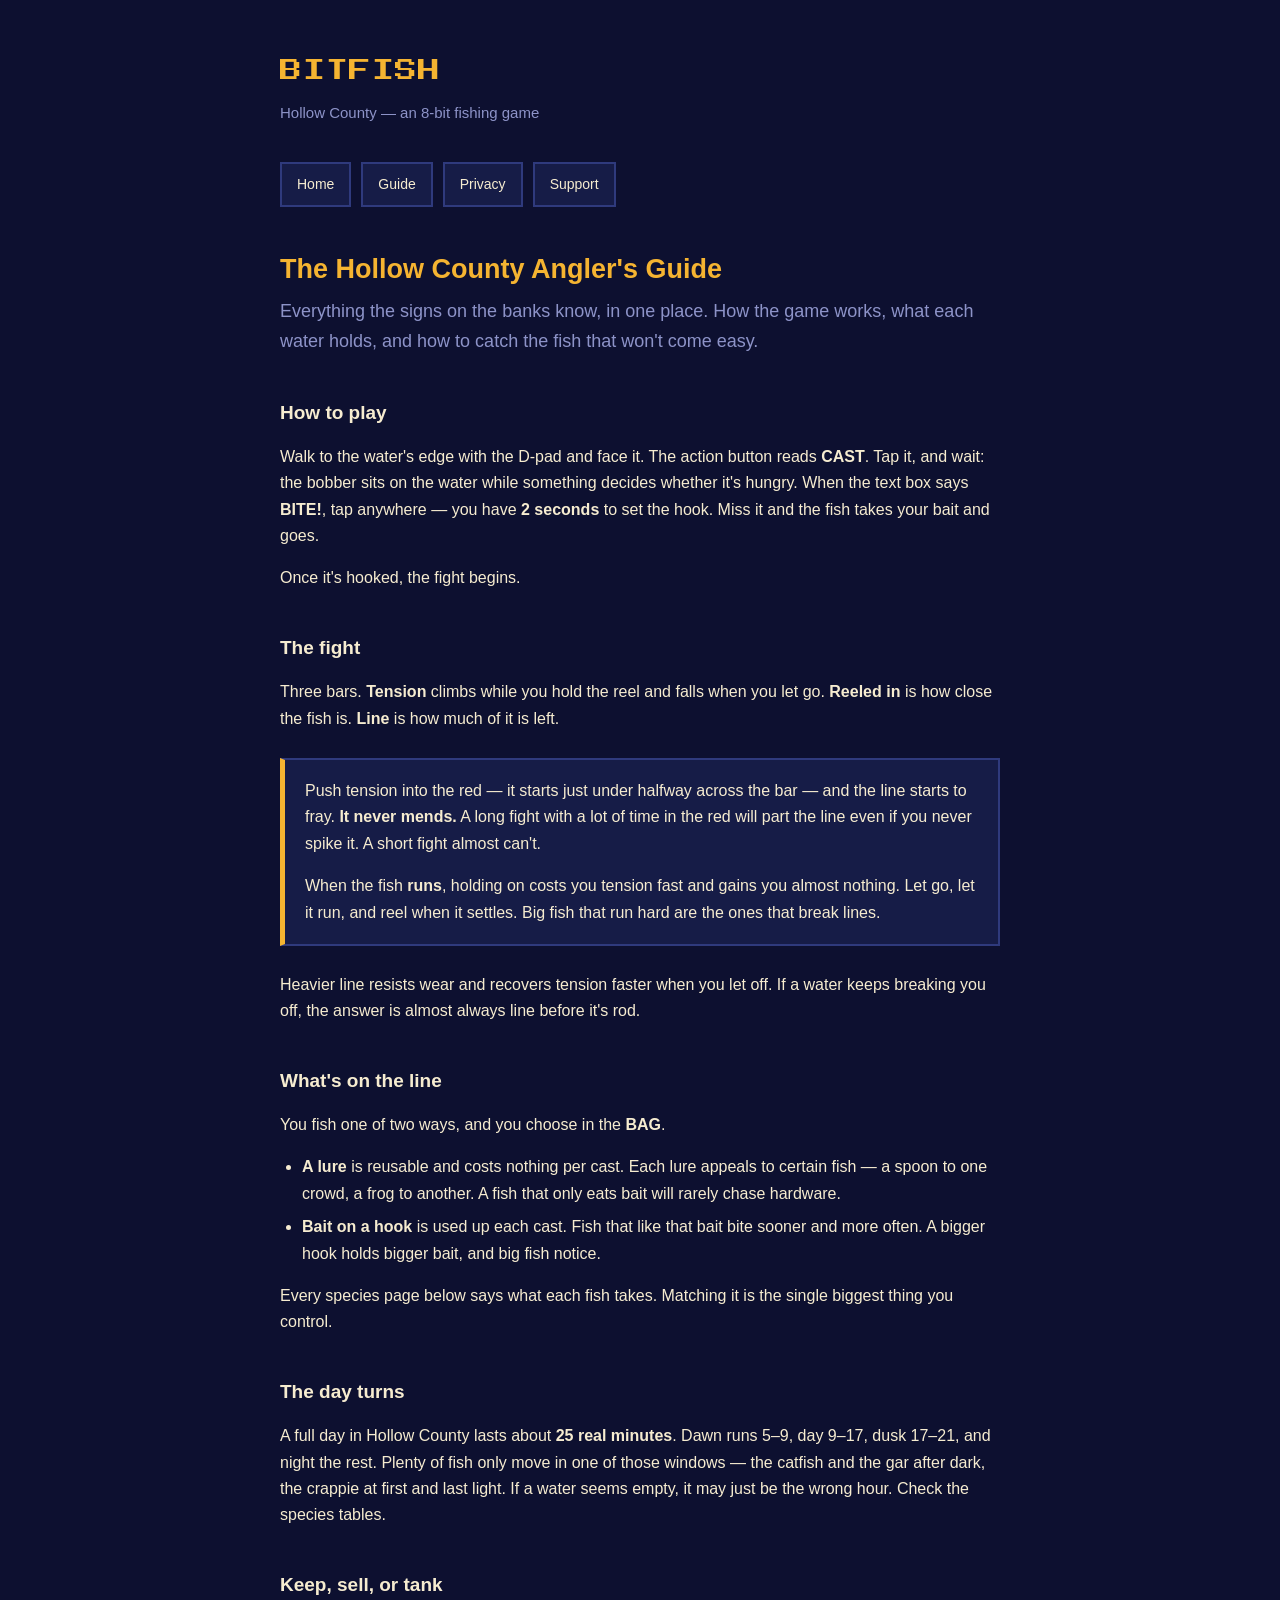
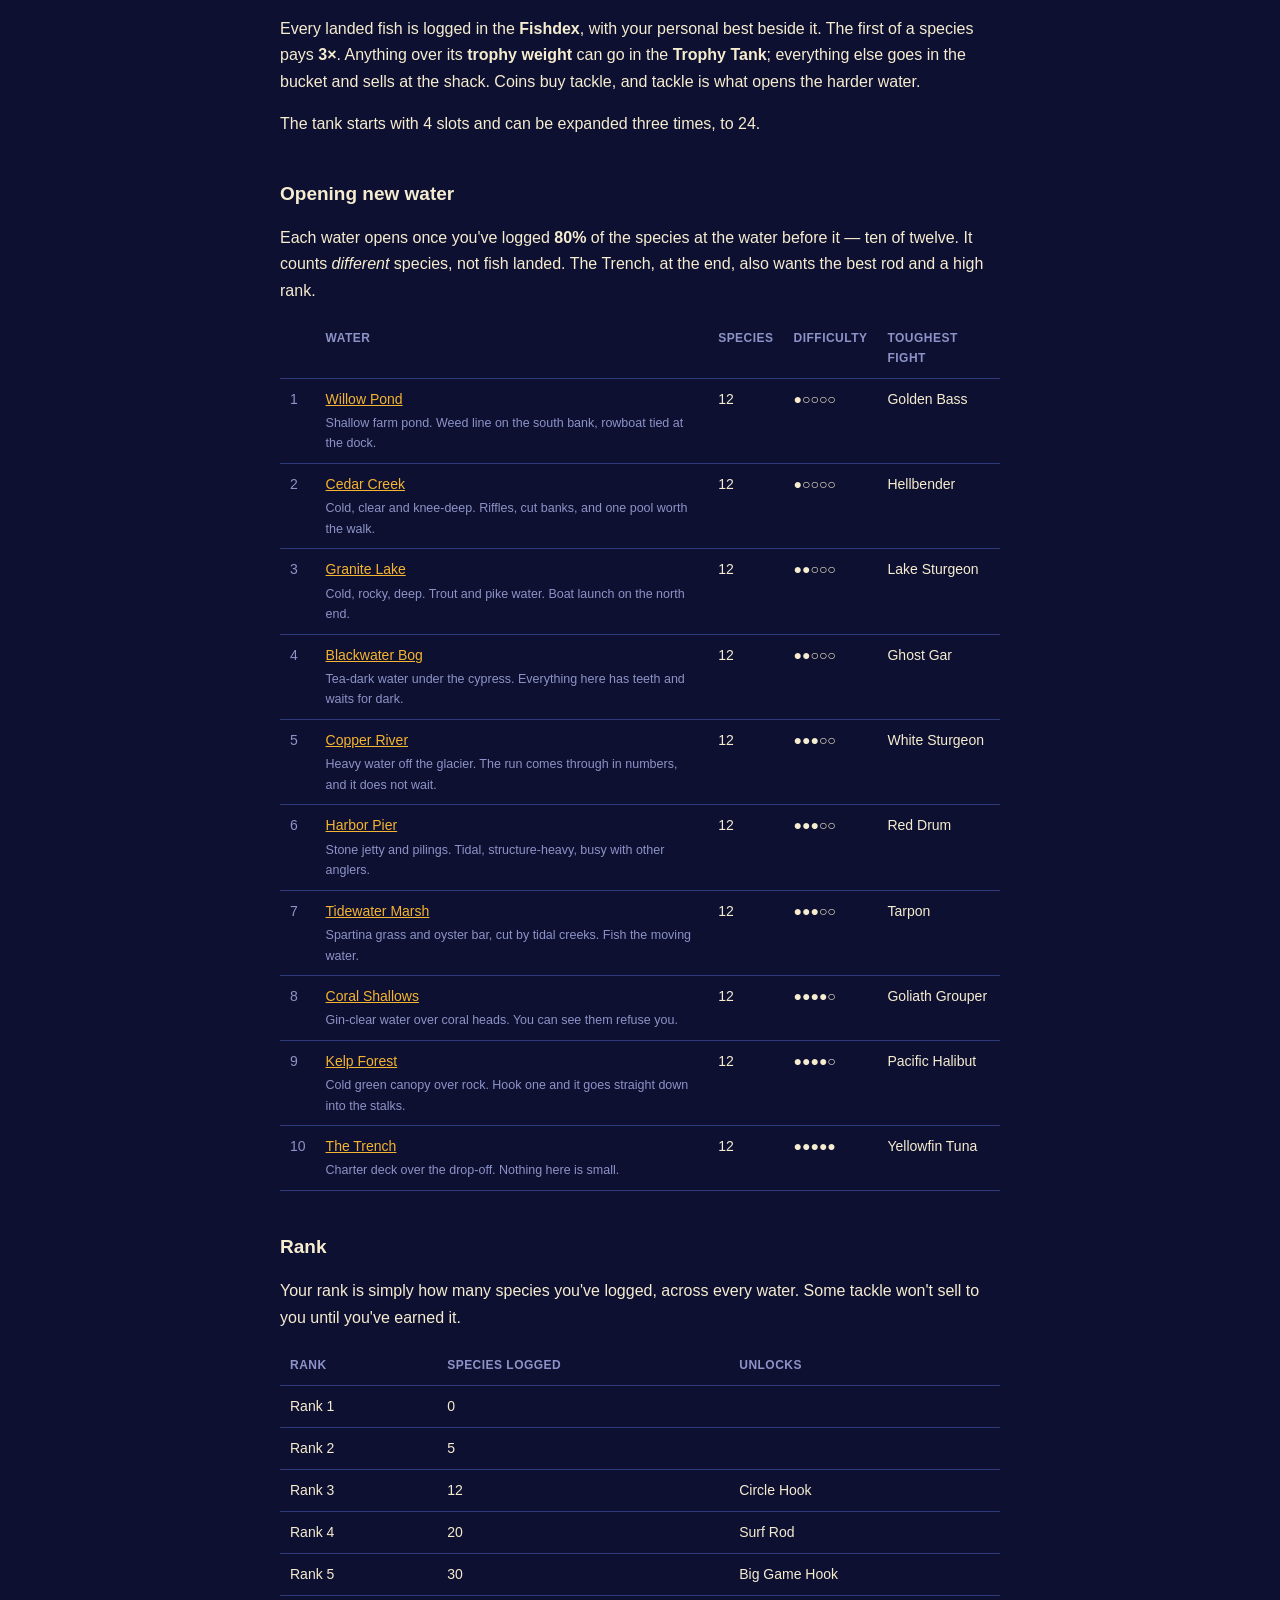
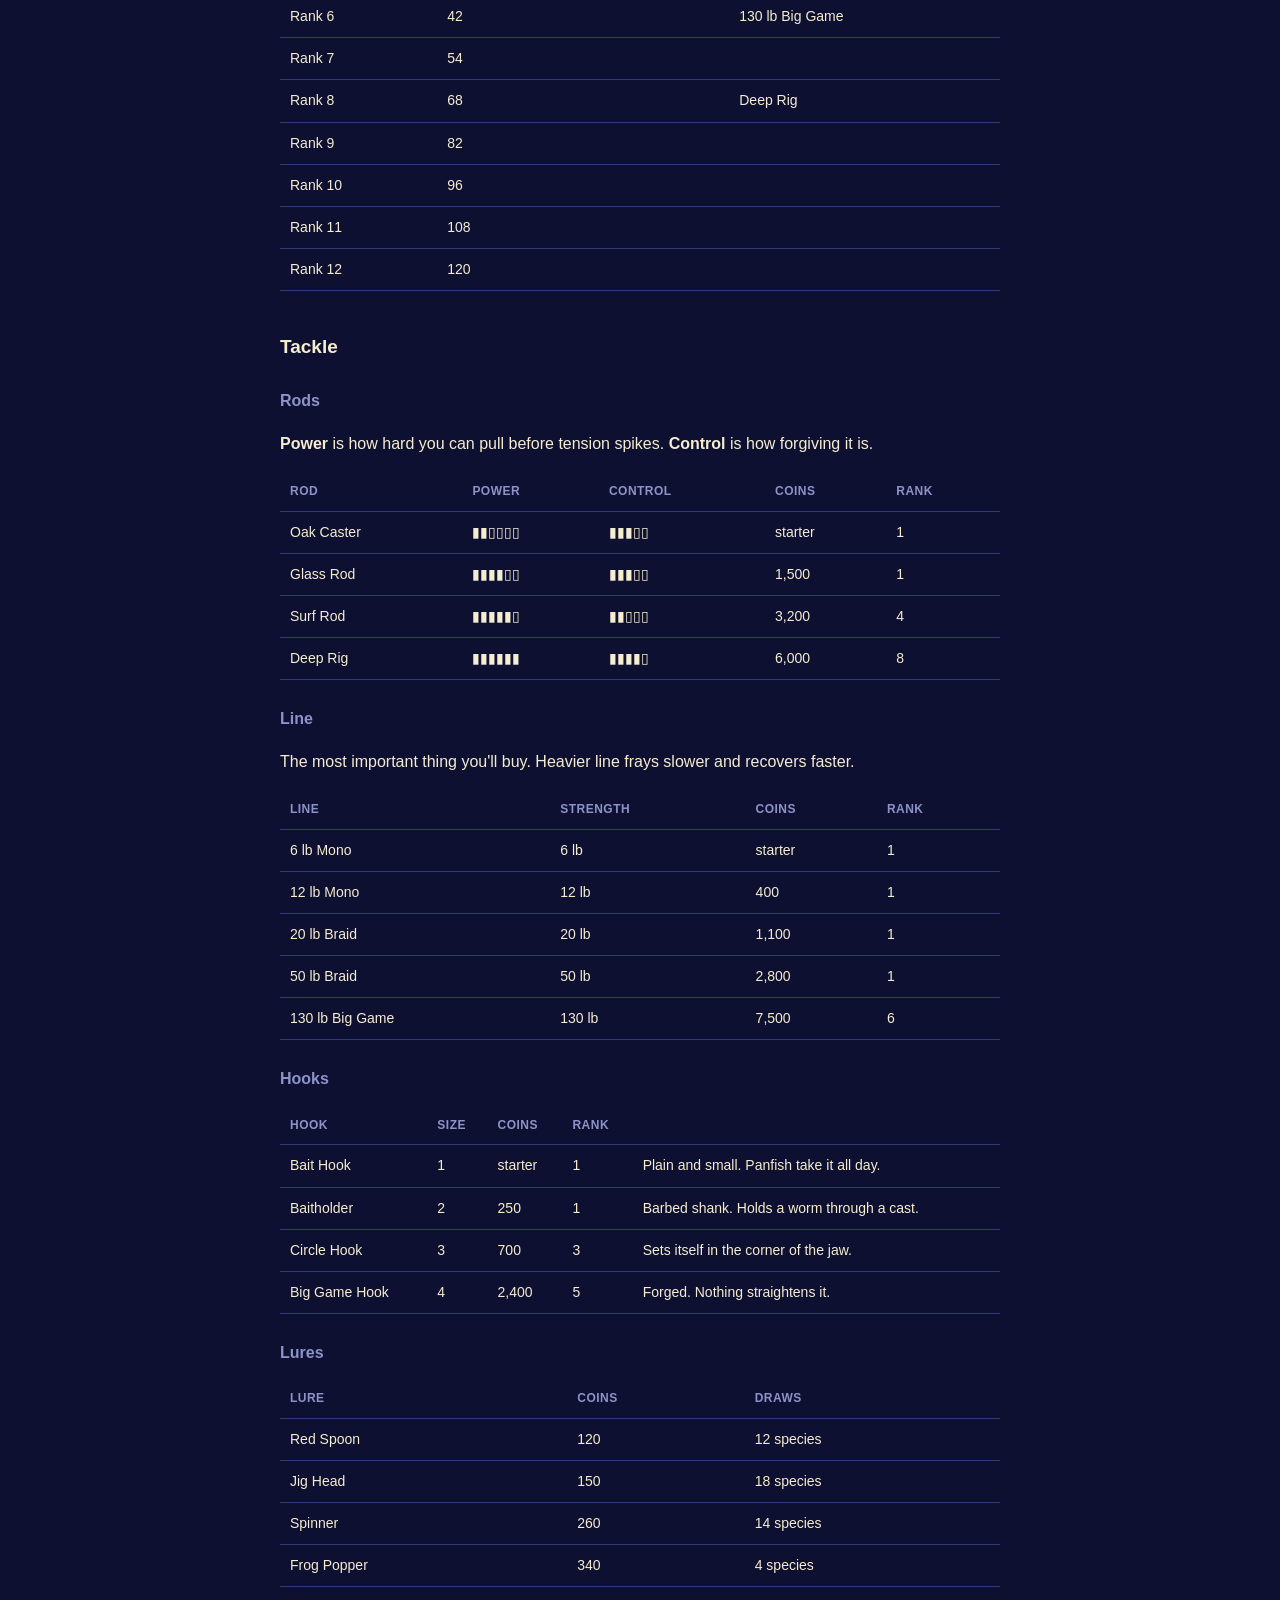
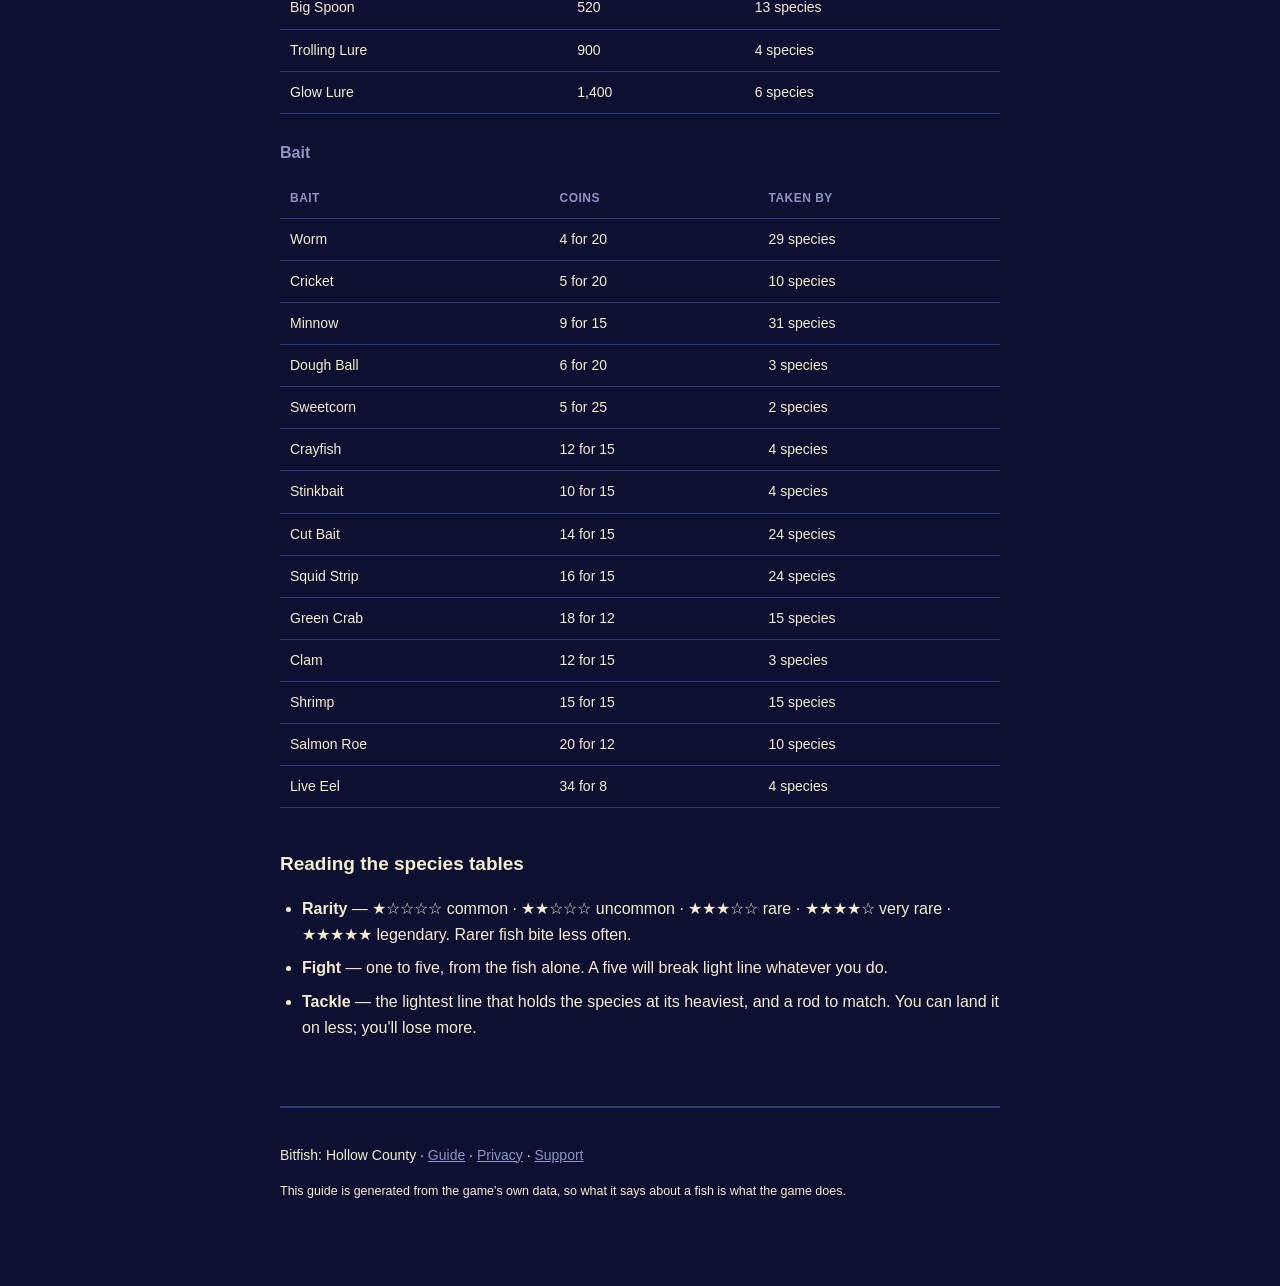
==== guide/index.html @ 22c67246 "Add the Angler's Guide Eleven pages generated from the game's data: a booklet on how to play, the fi" ====
<!doctype html>
<html lang="en">
<head>
<meta charset="utf-8">
<meta name="viewport" content="width=device-width, initial-scale=1">
<title>Angler's Guide — Bitfish: Hollow County</title>
<meta name="description" content="How Bitfish works, every water, and how to catch the fish that will not come easy.">
<link rel="preconnect" href="https://fonts.googleapis.com">
<link rel="preconnect" href="https://fonts.gstatic.com" crossorigin>
<link href="https://fonts.googleapis.com/css2?family=Press+Start+2P&display=swap" rel="stylesheet">
<link rel="stylesheet" href="../assets/style.css">
</head>
<body>
<div class="wrap">
<header>
  <p class="brand">BITFISH</p>
  <p class="tag">Hollow County &mdash; an 8-bit fishing game</p>
</header>
<nav>
  <a href="../">Home</a>
  <a href="../guide/">Guide</a>
  <a href="../privacy/">Privacy</a>
  <a href="../support/">Support</a>
</nav>

<h1>The Hollow County Angler's Guide</h1>
<p class="lede">Everything the signs on the banks know, in one place. How the game works, what each water holds, and how to catch the fish that won't come easy.</p>

<h2>How to play</h2>
<p>Walk to the water's edge with the D-pad and face it. The action button reads <strong>CAST</strong>. Tap it, and wait: the bobber sits on the water while something decides whether it's hungry. When the text box says <strong>BITE!</strong>, tap anywhere &mdash; you have <strong>2 seconds</strong> to set the hook. Miss it and the fish takes your bait and goes.</p>
<p>Once it's hooked, the fight begins.</p>

<h2>The fight</h2>
<p>Three bars. <strong>Tension</strong> climbs while you hold the reel and falls when you let go. <strong>Reeled in</strong> is how close the fish is. <strong>Line</strong> is how much of it is left.</p>
<div class="card">
  <p>Push tension into the red &mdash; it starts just under halfway across the bar &mdash; and the line starts to fray. <strong>It never mends.</strong> A long fight with a lot of time in the red will part the line even if you never spike it. A short fight almost can't.</p>
  <p>When the fish <strong>runs</strong>, holding on costs you tension fast and gains you almost nothing. Let go, let it run, and reel when it settles. Big fish that run hard are the ones that break lines.</p>
</div>
<p>Heavier line resists wear and recovers tension faster when you let off. If a water keeps breaking you off, the answer is almost always line before it's rod.</p>

<h2>What's on the line</h2>
<p>You fish one of two ways, and you choose in the <strong>BAG</strong>.</p>
<ul>
  <li><strong>A lure</strong> is reusable and costs nothing per cast. Each lure appeals to certain fish &mdash; a spoon to one crowd, a frog to another. A fish that only eats bait will rarely chase hardware.</li>
  <li><strong>Bait on a hook</strong> is used up each cast. Fish that like that bait bite sooner and more often. A bigger hook holds bigger bait, and big fish notice.</li>
</ul>
<p>Every species page below says what each fish takes. Matching it is the single biggest thing you control.</p>

<h2>The day turns</h2>
<p>A full day in Hollow County lasts about <strong>25 real minutes</strong>. Dawn runs 5–9, day 9–17, dusk 17–21, and night the rest. Plenty of fish only move in one of those windows &mdash; the catfish and the gar after dark, the crappie at first and last light. If a water seems empty, it may just be the wrong hour. Check the species tables.</p>

<h2>Keep, sell, or tank</h2>
<p>Every landed fish is logged in the <strong>Fishdex</strong>, with your personal best beside it. The first of a species pays <strong>3&times;</strong>. Anything over its <strong>trophy weight</strong> can go in the <strong>Trophy Tank</strong>; everything else goes in the bucket and sells at the shack. Coins buy tackle, and tackle is what opens the harder water.</p>
<p>The tank starts with 4 slots and can be expanded three times, to 24.</p>

<h2>Opening new water</h2>
<p>Each water opens once you've logged <strong>80%</strong> of the species at the water before it &mdash; ten of twelve. It counts <em>different</em> species, not fish landed. The Trench, at the end, also wants the best rod and a high rank.</p>

<table class="tbl">
<thead><tr><th></th><th>Water</th><th>Species</th><th>Difficulty</th><th>Toughest fight</th></tr></thead>
<tbody>
<tr>
  <td class="n">1</td>
  <td><a href="willow-pond/">Willow Pond</a><div class="sub">Shallow farm pond. Weed line on the south bank, rowboat tied at the dock.</div></td>
  <td>12</td>
  <td>●○○○○</td>
  <td>Golden Bass</td>
</tr>
<tr>
  <td class="n">2</td>
  <td><a href="cedar-creek/">Cedar Creek</a><div class="sub">Cold, clear and knee-deep. Riffles, cut banks, and one pool worth the walk.</div></td>
  <td>12</td>
  <td>●○○○○</td>
  <td>Hellbender</td>
</tr>
<tr>
  <td class="n">3</td>
  <td><a href="granite-lake/">Granite Lake</a><div class="sub">Cold, rocky, deep. Trout and pike water. Boat launch on the north end.</div></td>
  <td>12</td>
  <td>●●○○○</td>
  <td>Lake Sturgeon</td>
</tr>
<tr>
  <td class="n">4</td>
  <td><a href="blackwater-bog/">Blackwater Bog</a><div class="sub">Tea-dark water under the cypress. Everything here has teeth and waits for dark.</div></td>
  <td>12</td>
  <td>●●○○○</td>
  <td>Ghost Gar</td>
</tr>
<tr>
  <td class="n">5</td>
  <td><a href="copper-river/">Copper River</a><div class="sub">Heavy water off the glacier. The run comes through in numbers, and it does not wait.</div></td>
  <td>12</td>
  <td>●●●○○</td>
  <td>White Sturgeon</td>
</tr>
<tr>
  <td class="n">6</td>
  <td><a href="harbor-pier/">Harbor Pier</a><div class="sub">Stone jetty and pilings. Tidal, structure-heavy, busy with other anglers.</div></td>
  <td>12</td>
  <td>●●●○○</td>
  <td>Red Drum</td>
</tr>
<tr>
  <td class="n">7</td>
  <td><a href="tidewater-marsh/">Tidewater Marsh</a><div class="sub">Spartina grass and oyster bar, cut by tidal creeks. Fish the moving water.</div></td>
  <td>12</td>
  <td>●●●○○</td>
  <td>Tarpon</td>
</tr>
<tr>
  <td class="n">8</td>
  <td><a href="coral-shallows/">Coral Shallows</a><div class="sub">Gin-clear water over coral heads. You can see them refuse you.</div></td>
  <td>12</td>
  <td>●●●●○</td>
  <td>Goliath Grouper</td>
</tr>
<tr>
  <td class="n">9</td>
  <td><a href="kelp-forest/">Kelp Forest</a><div class="sub">Cold green canopy over rock. Hook one and it goes straight down into the stalks.</div></td>
  <td>12</td>
  <td>●●●●○</td>
  <td>Pacific Halibut</td>
</tr>
<tr>
  <td class="n">10</td>
  <td><a href="the-trench/">The Trench</a><div class="sub">Charter deck over the drop-off. Nothing here is small.</div></td>
  <td>12</td>
  <td>●●●●●</td>
  <td>Yellowfin Tuna</td>
</tr>
</tbody>
</table>

<h2>Rank</h2>
<p>Your rank is simply how many species you've logged, across every water. Some tackle won't sell to you until you've earned it.</p>
<table class="tbl">
<thead><tr><th>Rank</th><th>Species logged</th><th>Unlocks</th></tr></thead>
<tbody>
<tr><td>Rank 1</td><td>0</td><td></td></tr>
<tr><td>Rank 2</td><td>5</td><td></td></tr>
<tr><td>Rank 3</td><td>12</td><td>Circle Hook</td></tr>
<tr><td>Rank 4</td><td>20</td><td>Surf Rod</td></tr>
<tr><td>Rank 5</td><td>30</td><td>Big Game Hook</td></tr>
<tr><td>Rank 6</td><td>42</td><td>130 lb Big Game</td></tr>
<tr><td>Rank 7</td><td>54</td><td></td></tr>
<tr><td>Rank 8</td><td>68</td><td>Deep Rig</td></tr>
<tr><td>Rank 9</td><td>82</td><td></td></tr>
<tr><td>Rank 10</td><td>96</td><td></td></tr>
<tr><td>Rank 11</td><td>108</td><td></td></tr>
<tr><td>Rank 12</td><td>120</td><td></td></tr>
</tbody>
</table>

<h2>Tackle</h2>
<h3>Rods</h3>
<p><strong>Power</strong> is how hard you can pull before tension spikes. <strong>Control</strong> is how forgiving it is.</p>
<table class="tbl"><thead><tr><th>Rod</th><th>Power</th><th>Control</th><th>Coins</th><th>Rank</th></tr></thead><tbody>
<tr><td>Oak Caster</td><td>▮▮▯▯▯▯</td><td>▮▮▮▯▯</td><td>starter</td><td>1</td></tr>
<tr><td>Glass Rod</td><td>▮▮▮▮▯▯</td><td>▮▮▮▯▯</td><td>1,500</td><td>1</td></tr>
<tr><td>Surf Rod</td><td>▮▮▮▮▮▯</td><td>▮▮▯▯▯</td><td>3,200</td><td>4</td></tr>
<tr><td>Deep Rig</td><td>▮▮▮▮▮▮</td><td>▮▮▮▮▯</td><td>6,000</td><td>8</td></tr>
</tbody></table>

<h3>Line</h3>
<p>The most important thing you'll buy. Heavier line frays slower and recovers faster.</p>
<table class="tbl"><thead><tr><th>Line</th><th>Strength</th><th>Coins</th><th>Rank</th></tr></thead><tbody>
<tr><td>6 lb Mono</td><td>6 lb</td><td>starter</td><td>1</td></tr>
<tr><td>12 lb Mono</td><td>12 lb</td><td>400</td><td>1</td></tr>
<tr><td>20 lb Braid</td><td>20 lb</td><td>1,100</td><td>1</td></tr>
<tr><td>50 lb Braid</td><td>50 lb</td><td>2,800</td><td>1</td></tr>
<tr><td>130 lb Big Game</td><td>130 lb</td><td>7,500</td><td>6</td></tr>
</tbody></table>

<h3>Hooks</h3>
<table class="tbl"><thead><tr><th>Hook</th><th>Size</th><th>Coins</th><th>Rank</th><th></th></tr></thead><tbody>
<tr><td>Bait Hook</td><td>1</td><td>starter</td><td>1</td><td>Plain and small. Panfish take it all day.</td></tr>
<tr><td>Baitholder</td><td>2</td><td>250</td><td>1</td><td>Barbed shank. Holds a worm through a cast.</td></tr>
<tr><td>Circle Hook</td><td>3</td><td>700</td><td>3</td><td>Sets itself in the corner of the jaw.</td></tr>
<tr><td>Big Game Hook</td><td>4</td><td>2,400</td><td>5</td><td>Forged. Nothing straightens it.</td></tr>
</tbody></table>

<h3>Lures</h3>
<table class="tbl"><thead><tr><th>Lure</th><th>Coins</th><th>Draws</th></tr></thead><tbody>
<tr><td>Red Spoon</td><td>120</td><td>12 species</td></tr>
<tr><td>Jig Head</td><td>150</td><td>18 species</td></tr>
<tr><td>Spinner</td><td>260</td><td>14 species</td></tr>
<tr><td>Frog Popper</td><td>340</td><td>4 species</td></tr>
<tr><td>Big Spoon</td><td>520</td><td>13 species</td></tr>
<tr><td>Trolling Lure</td><td>900</td><td>4 species</td></tr>
<tr><td>Glow Lure</td><td>1,400</td><td>6 species</td></tr>
</tbody></table>

<h3>Bait</h3>
<table class="tbl"><thead><tr><th>Bait</th><th>Coins</th><th>Taken by</th></tr></thead><tbody>
<tr><td>Worm</td><td>4 for 20</td><td>29 species</td></tr>
<tr><td>Cricket</td><td>5 for 20</td><td>10 species</td></tr>
<tr><td>Minnow</td><td>9 for 15</td><td>31 species</td></tr>
<tr><td>Dough Ball</td><td>6 for 20</td><td>3 species</td></tr>
<tr><td>Sweetcorn</td><td>5 for 25</td><td>2 species</td></tr>
<tr><td>Crayfish</td><td>12 for 15</td><td>4 species</td></tr>
<tr><td>Stinkbait</td><td>10 for 15</td><td>4 species</td></tr>
<tr><td>Cut Bait</td><td>14 for 15</td><td>24 species</td></tr>
<tr><td>Squid Strip</td><td>16 for 15</td><td>24 species</td></tr>
<tr><td>Green Crab</td><td>18 for 12</td><td>15 species</td></tr>
<tr><td>Clam</td><td>12 for 15</td><td>3 species</td></tr>
<tr><td>Shrimp</td><td>15 for 15</td><td>15 species</td></tr>
<tr><td>Salmon Roe</td><td>20 for 12</td><td>10 species</td></tr>
<tr><td>Live Eel</td><td>34 for 8</td><td>4 species</td></tr>
</tbody></table>

<h2>Reading the species tables</h2>
<ul>
  <li><strong>Rarity</strong> &mdash; ★☆☆☆☆ common &middot; ★★☆☆☆ uncommon &middot; ★★★☆☆ rare &middot; ★★★★☆ very rare &middot; ★★★★★ legendary. Rarer fish bite less often.</li>
  <li><strong>Fight</strong> &mdash; one to five, from the fish alone. A five will break light line whatever you do.</li>
  <li><strong>Tackle</strong> &mdash; the lightest line that holds the species at its heaviest, and a rod to match. You can land it on less; you'll lose more.</li>
</ul>

<footer>
  <p>Bitfish: Hollow County &middot; <a href="../guide/">Guide</a> &middot; <a href="../privacy/">Privacy</a> &middot; <a href="../support/">Support</a></p>
  <p class="gen">This guide is generated from the game's own data, so what it says about a fish is what the game does.</p>
</footer>
</div>
</body>
</html>
---- assets/style.css ----
/* Bitfish site — palette lifted from the game's docs/ART-DIRECTION.md so the
   site and the app look like the same thing. Pixel font for headings only;
   a privacy policy has to be readable, so the body is a normal sans. */
:root {
  --night: #0d1030;
  --panel: #161c47;
  --stroke: #2f3a7d;
  --cream: #f6ecd0;
  --dim: #8d93c8;
  --gold: #f5b431;
  --coral: #e2593f;
  --green: #57c157;
}
* { box-sizing: border-box; }
body {
  margin: 0;
  padding: 0 20px 72px;
  background: var(--night);
  color: var(--cream);
  font: 16px/1.65 -apple-system, BlinkMacSystemFont, "Segoe UI", Helvetica, Arial, sans-serif;
}
.wrap { max-width: 720px; margin: 0 auto; }
header { padding: 56px 0 8px; }
.brand {
  font-family: "Press Start 2P", monospace;
  font-size: 22px;
  color: var(--gold);
  letter-spacing: 1px;
  margin: 0 0 14px;
  line-height: 1.4;
}
.tag { color: var(--dim); font-size: 15px; margin: 0; }
nav { margin: 28px 0 40px; display: flex; flex-wrap: wrap; gap: 10px; }
nav a {
  display: inline-block;
  padding: 9px 15px;
  background: var(--panel);
  border: 2px solid var(--stroke);
  color: var(--cream);
  text-decoration: none;
  font-size: 14px;
}
nav a:hover { border-color: var(--gold); color: var(--gold); }
h1 { font-size: 27px; margin: 0 0 6px; color: var(--gold); }
h2 { font-size: 19px; margin: 40px 0 10px; color: var(--cream); }
h3 { font-size: 16px; margin: 26px 0 6px; color: var(--dim); }
p, li { color: var(--cream); }
a { color: var(--gold); }
.lede { font-size: 18px; color: var(--dim); margin-top: 0; }
.stamp { color: var(--dim); font-size: 14px; margin-bottom: 36px; }
.card {
  background: var(--panel);
  border: 2px solid var(--stroke);
  border-left: 5px solid var(--gold);
  padding: 18px 20px;
  margin: 26px 0;
}
.card.warn { border-left-color: var(--coral); }
.card p:last-child, .card ul:last-child { margin-bottom: 0; }
.card p:first-child { margin-top: 0; }
ul { padding-left: 22px; }
li { margin: 7px 0; }
footer {
  margin-top: 64px;
  padding-top: 22px;
  border-top: 2px solid var(--stroke);
  color: var(--dim);
  font-size: 14px;
}
footer a { color: var(--dim); }
code { background: var(--panel); padding: 2px 6px; border: 1px solid var(--stroke); font-size: 14px; }

/* Guide tables. Dense on purpose — a species table is reference material,
   not prose — but the wrapper scrolls sideways on a phone rather than
   squeezing eight columns into 360px. */
.scroll { overflow-x: auto; -webkit-overflow-scrolling: touch; margin: 0 -20px; padding: 0 20px; }
.tbl { width: 100%; border-collapse: collapse; margin: 14px 0 26px; font-size: 14px; }
.tbl th, .tbl td { text-align: left; vertical-align: top; padding: 9px 10px; border-bottom: 1px solid var(--stroke); }
.tbl th { color: var(--dim); font-weight: 600; font-size: 12px; text-transform: uppercase; letter-spacing: .04em; }
.tbl td.n { color: var(--dim); }
.tbl .sub { color: var(--dim); font-size: 12.5px; margin-top: 2px; }
.tbl .stars { white-space: nowrap; color: var(--gold); letter-spacing: 1px; }
.tbl.species { min-width: 860px; }
.crumb { color: var(--dim); font-size: 14px; margin: 0 0 8px; }
.crumb a { color: var(--dim); }
.pager { display: flex; justify-content: space-between; gap: 12px; margin-top: 40px; }
.pager a { padding: 9px 15px; background: var(--panel); border: 2px solid var(--stroke); text-decoration: none; }
.gen { font-size: 12.5px; }
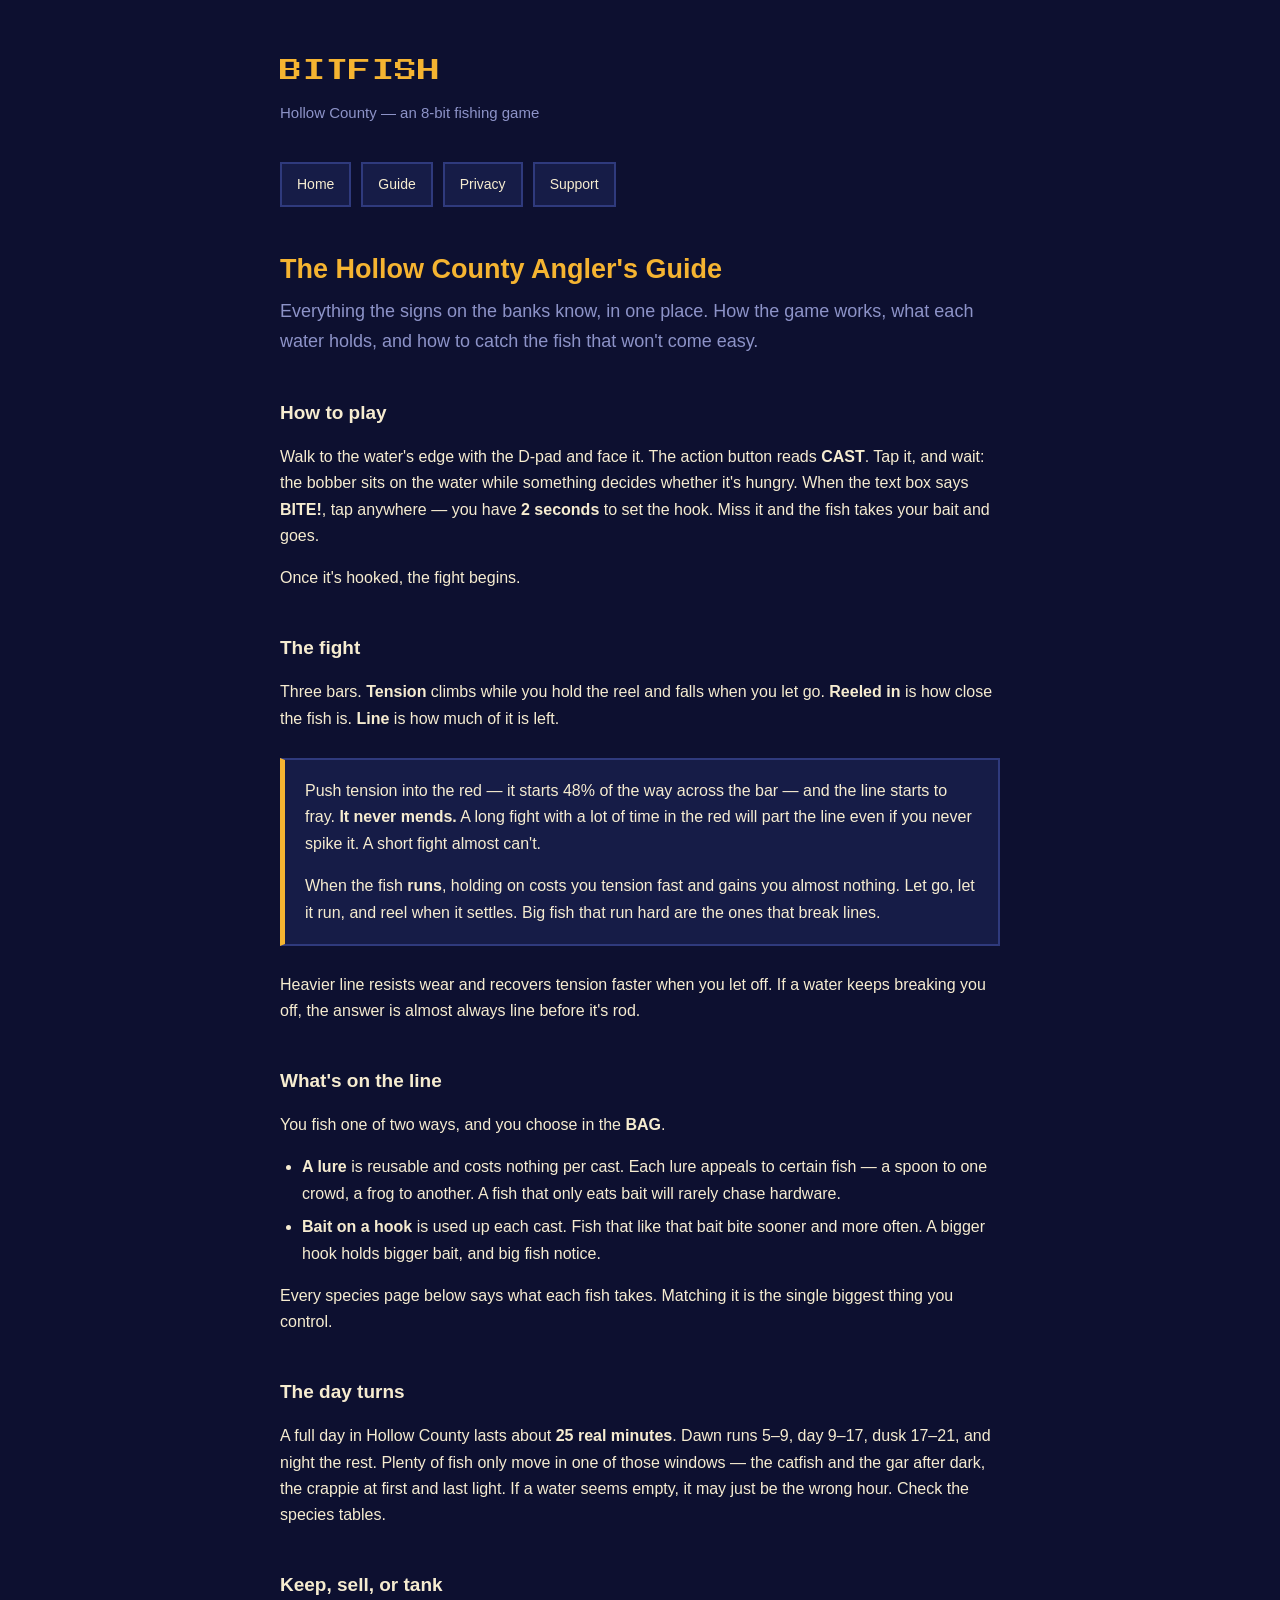
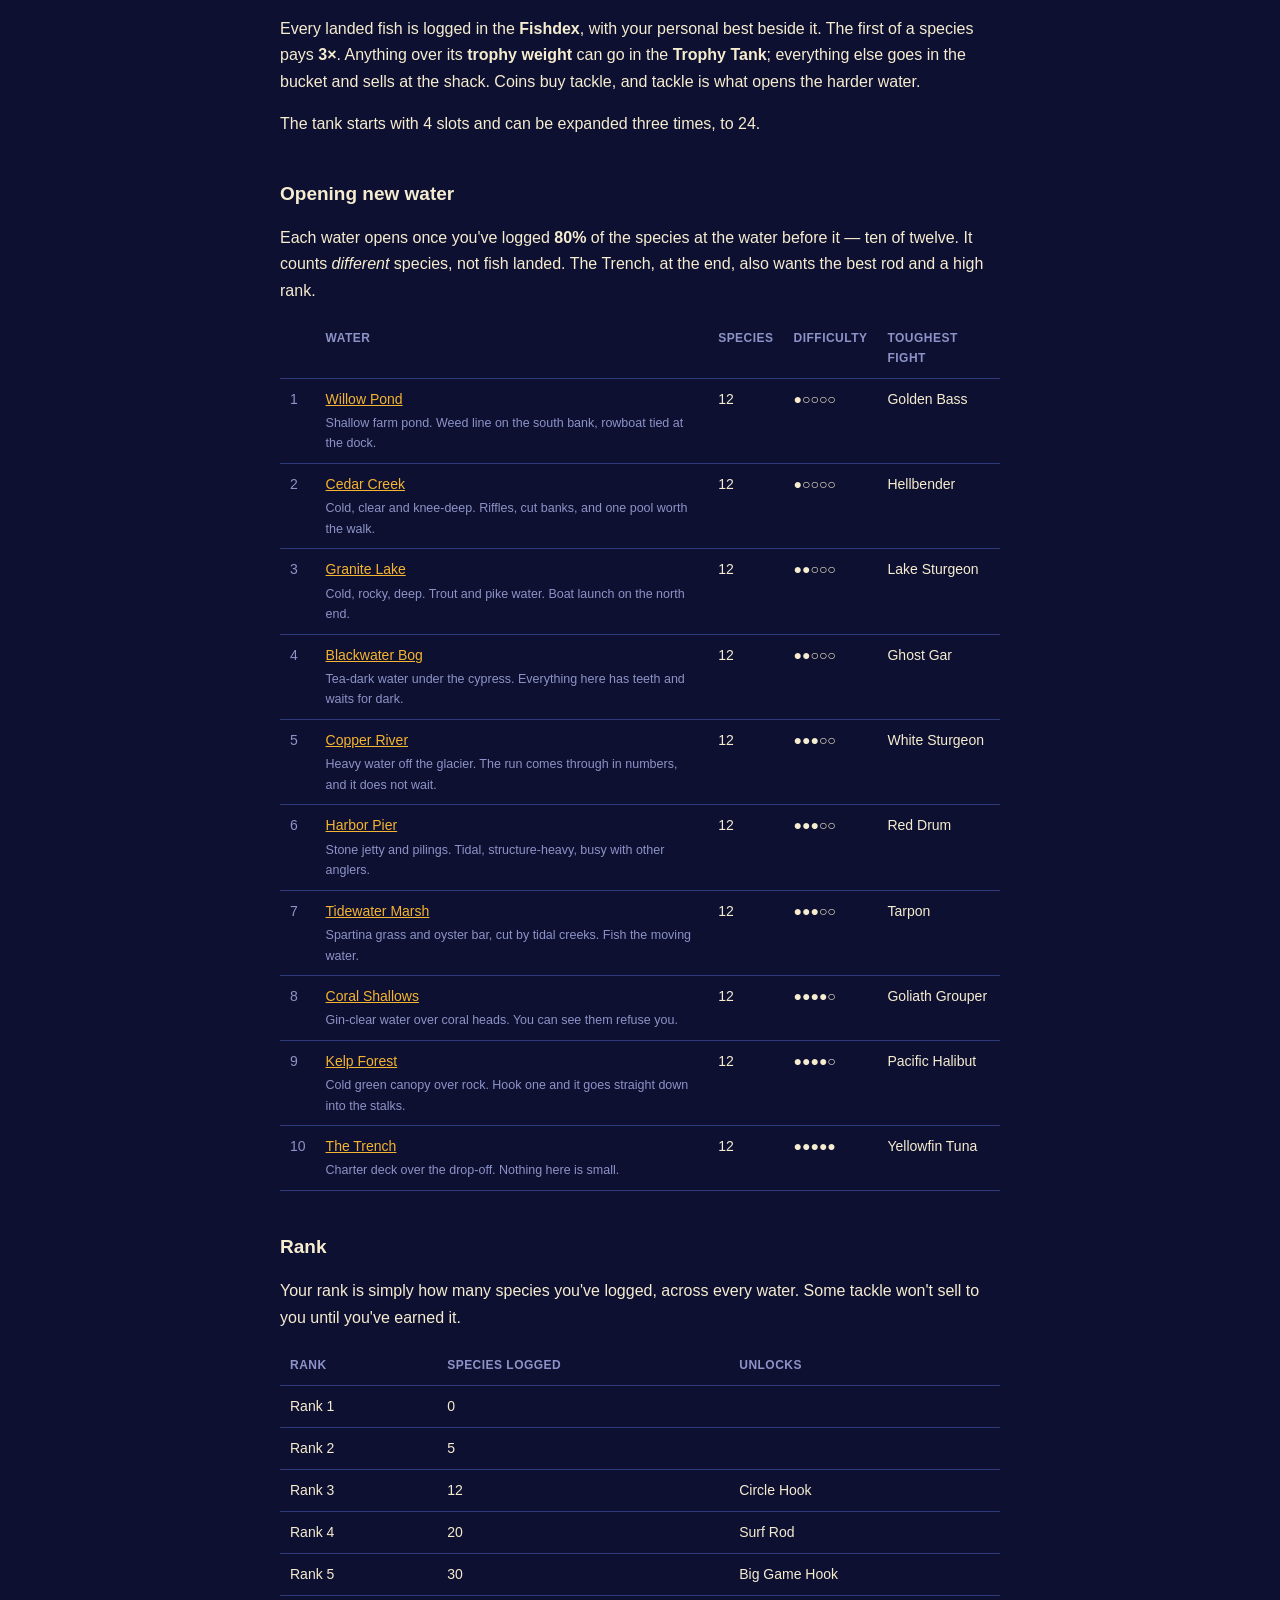
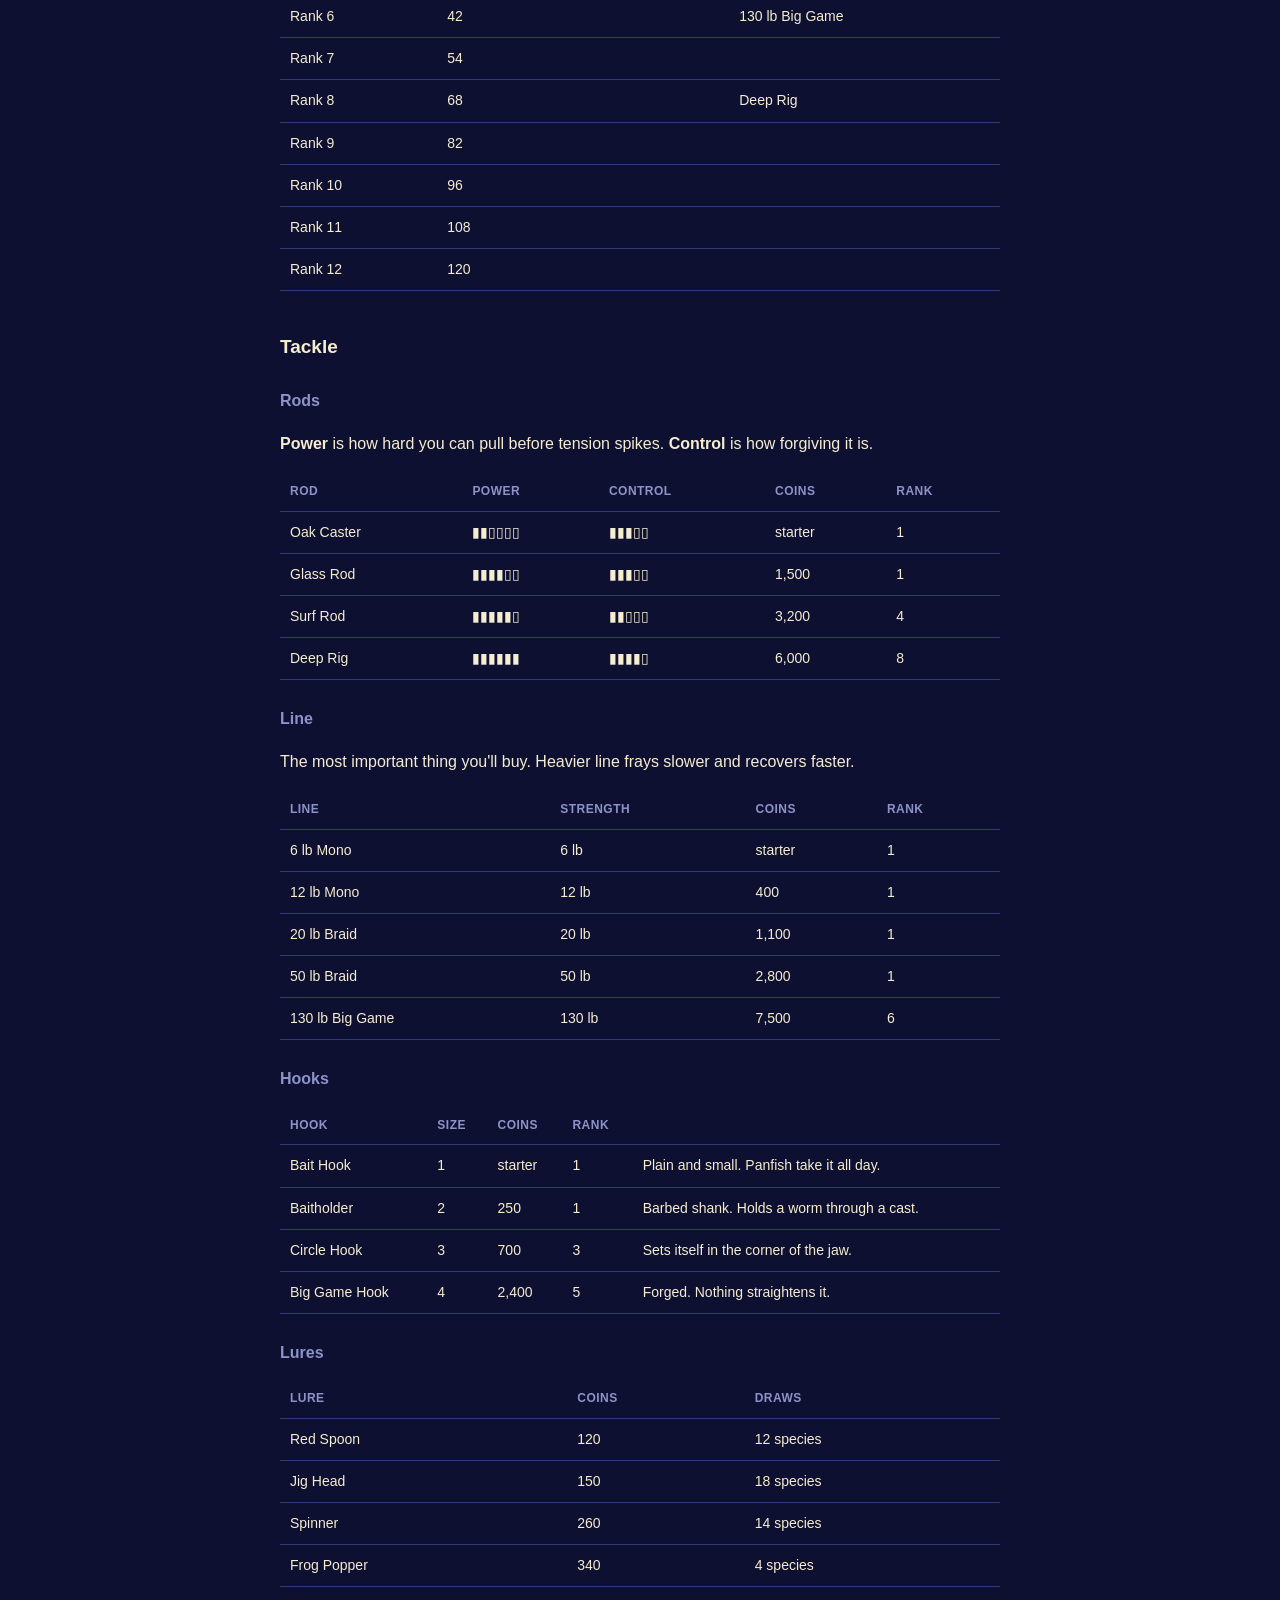
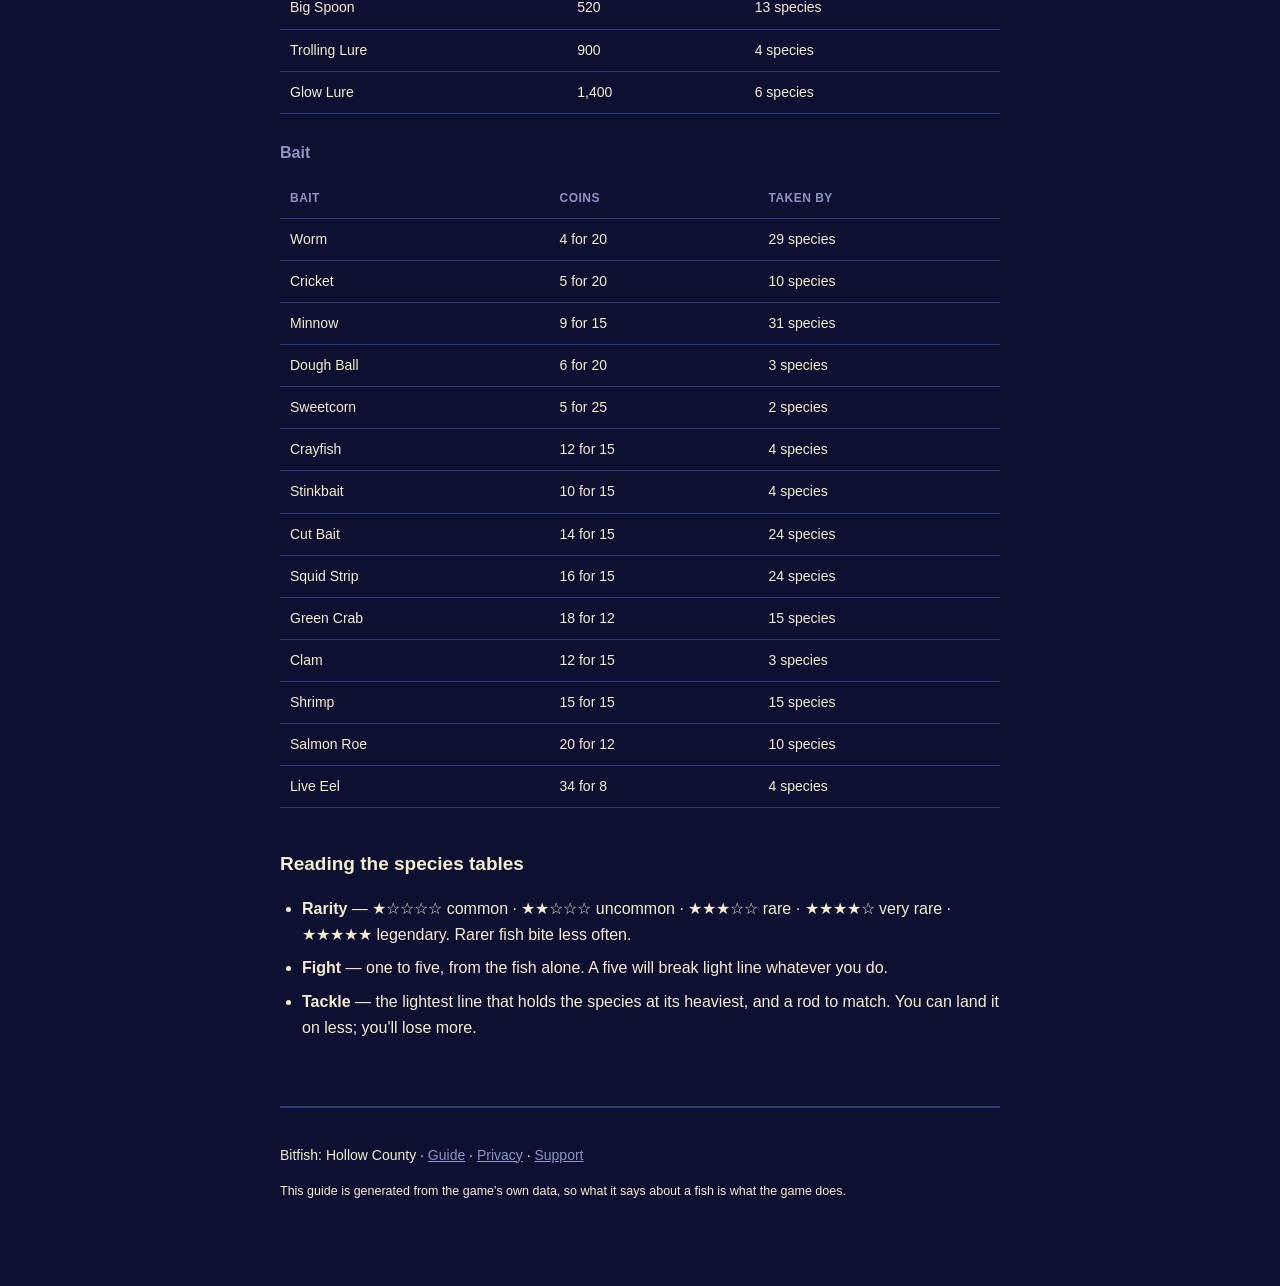
==== commit a8a9ad16: "Guide: red-zone sentence now computed from the game constant Co-Authored-By: Claude Fable 5.1 <norep" ====
--- a/guide/index.html
+++ b/guide/index.html
@@ -8,7 +8,7 @@
 <link rel="preconnect" href="https://fonts.googleapis.com">
 <link rel="preconnect" href="https://fonts.gstatic.com" crossorigin>
 <link href="https://fonts.googleapis.com/css2?family=Press+Start+2P&display=swap" rel="stylesheet">
-<link rel="stylesheet" href="../assets/style.css">
+<link rel="stylesheet" href="../assets/style.css?v=3">
 </head>
 <body>
 <div class="wrap">
@@ -33,7 +33,7 @@
 <h2>The fight</h2>
 <p>Three bars. <strong>Tension</strong> climbs while you hold the reel and falls when you let go. <strong>Reeled in</strong> is how close the fish is. <strong>Line</strong> is how much of it is left.</p>
 <div class="card">
-  <p>Push tension into the red &mdash; it starts just under halfway across the bar &mdash; and the line starts to fray. <strong>It never mends.</strong> A long fight with a lot of time in the red will part the line even if you never spike it. A short fight almost can't.</p>
+  <p>Push tension into the red &mdash; it starts 48% of the way across the bar &mdash; and the line starts to fray. <strong>It never mends.</strong> A long fight with a lot of time in the red will part the line even if you never spike it. A short fight almost can't.</p>
   <p>When the fish <strong>runs</strong>, holding on costs you tension fast and gains you almost nothing. Let go, let it run, and reel when it settles. Big fish that run hard are the ones that break lines.</p>
 </div>
 <p>Heavier line resists wear and recovers tension faster when you let off. If a water keeps breaking you off, the answer is almost always line before it's rod.</p>
--- a/assets/style.css
+++ b/assets/style.css
@@ -86,3 +86,21 @@
 .pager { display: flex; justify-content: space-between; gap: 12px; margin-top: 40px; }
 .pager a { padding: 9px 15px; background: var(--panel); border: 2px solid var(--stroke); text-decoration: none; }
 .gen { font-size: 12.5px; }
+
+/* Species cards. The sprite is the game's own pixel art, rendered as SVG
+   rects with crispEdges so it scales without going soft. */
+.fishgrid { display: grid; grid-template-columns: repeat(auto-fill, minmax(320px, 1fr)); gap: 14px; margin: 16px 0 30px; }
+.fishcard { display: flex; gap: 14px; background: var(--panel); border: 2px solid var(--stroke); padding: 14px; }
+.fishcard.r4 { border-color: #7a6a2a; }
+.fishcard.r5 { border-color: var(--gold); }
+.fishcard .art { flex: 0 0 104px; display: flex; align-items: center; justify-content: center; background: var(--night); border: 2px solid var(--stroke); min-height: 88px; }
+.fish { display: block; max-width: 96px; max-height: 96px; width: auto; height: auto; image-rendering: pixelated; }
+.fishcard .meta { min-width: 0; }
+.fishcard h3 { margin: 0 0 4px; color: var(--cream); font-size: 16px; }
+.fishcard .stars { margin: 0 0 8px; color: var(--gold); letter-spacing: 1px; font-size: 14px; }
+.fishcard .stars .sub { color: var(--dim); letter-spacing: 0; margin-left: 6px; }
+.fishcard .hint { margin: 0 0 10px; font-size: 14px; line-height: 1.5; }
+.fishcard .chips { margin: 0; display: flex; flex-wrap: wrap; gap: 6px; }
+.fishcard .chips span { font-size: 12px; color: var(--dim); background: var(--night); border: 1px solid var(--stroke); padding: 2px 8px; white-space: nowrap; }
+li .fish { display: inline-block; max-width: 36px; max-height: 36px; vertical-align: middle; margin-right: 4px; }
+@media (max-width: 400px) { .fishcard { flex-direction: column; } .fishcard .art { flex-basis: auto; } }
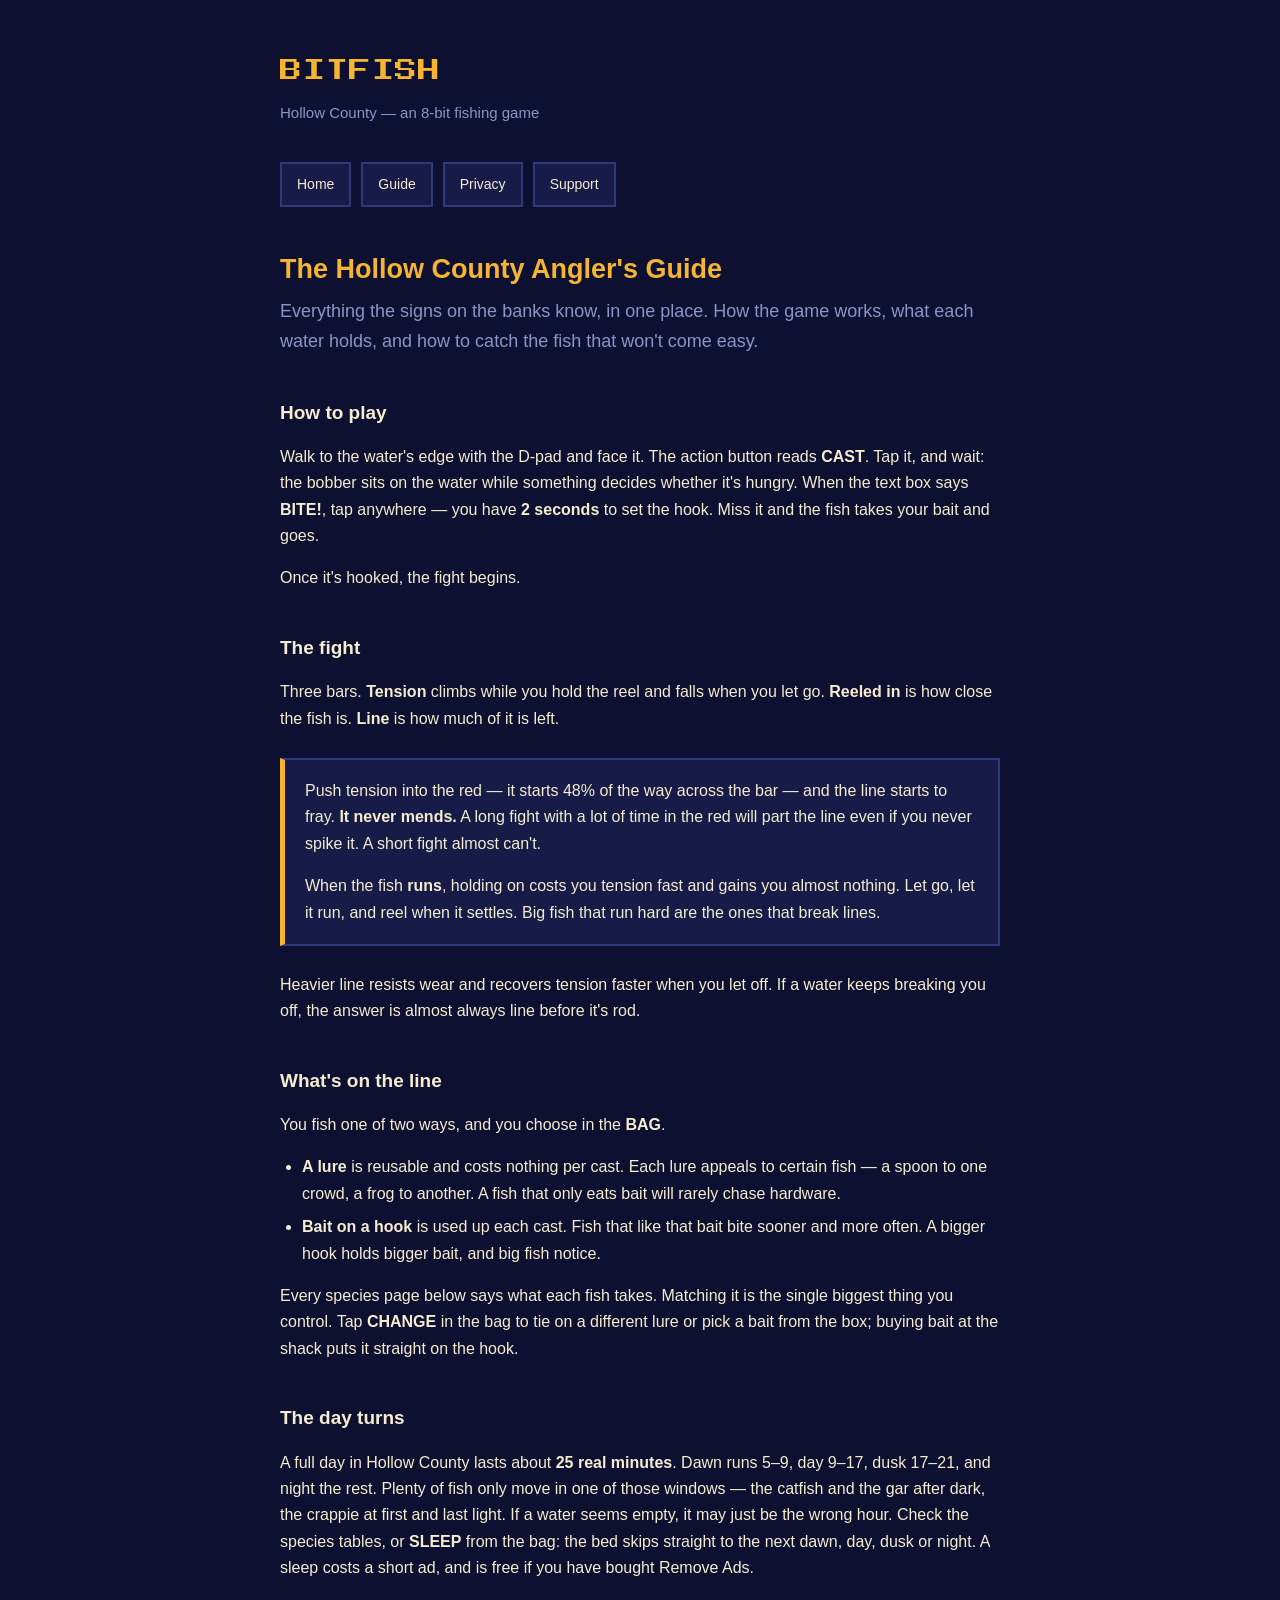
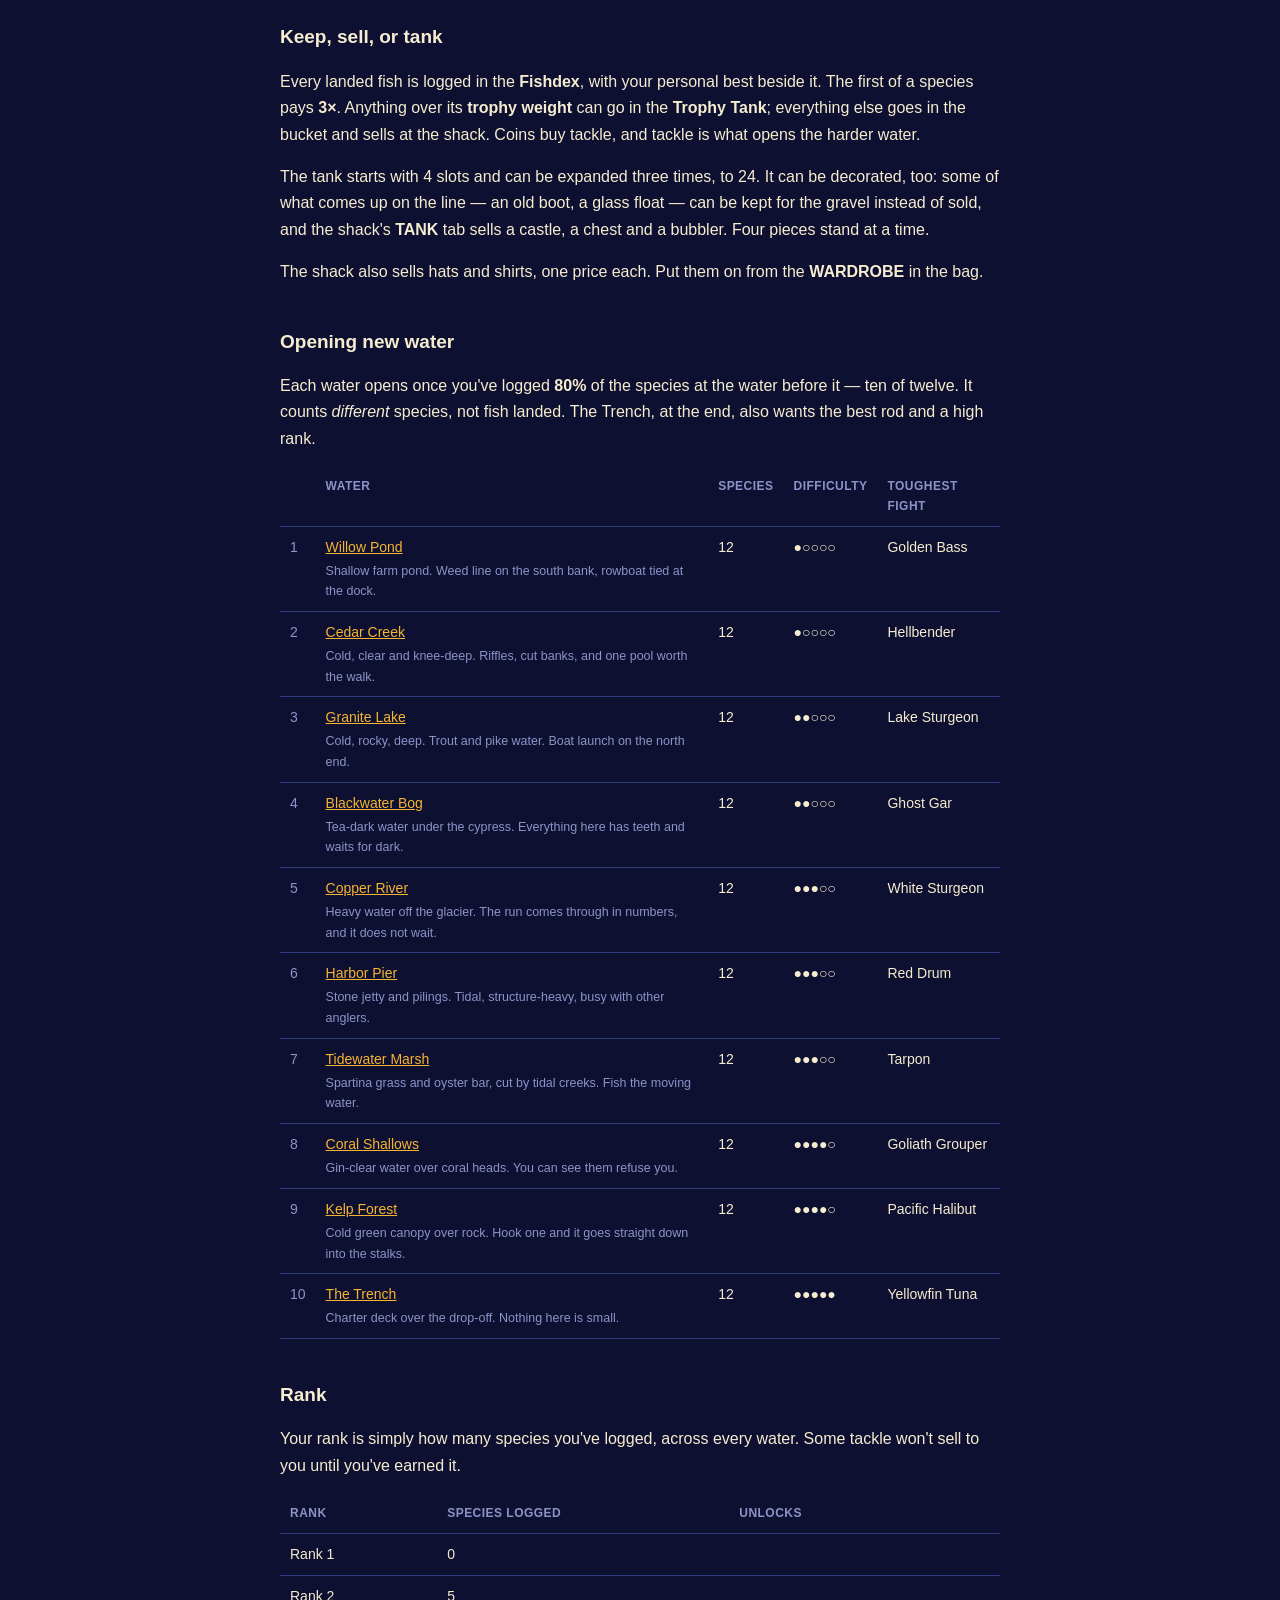
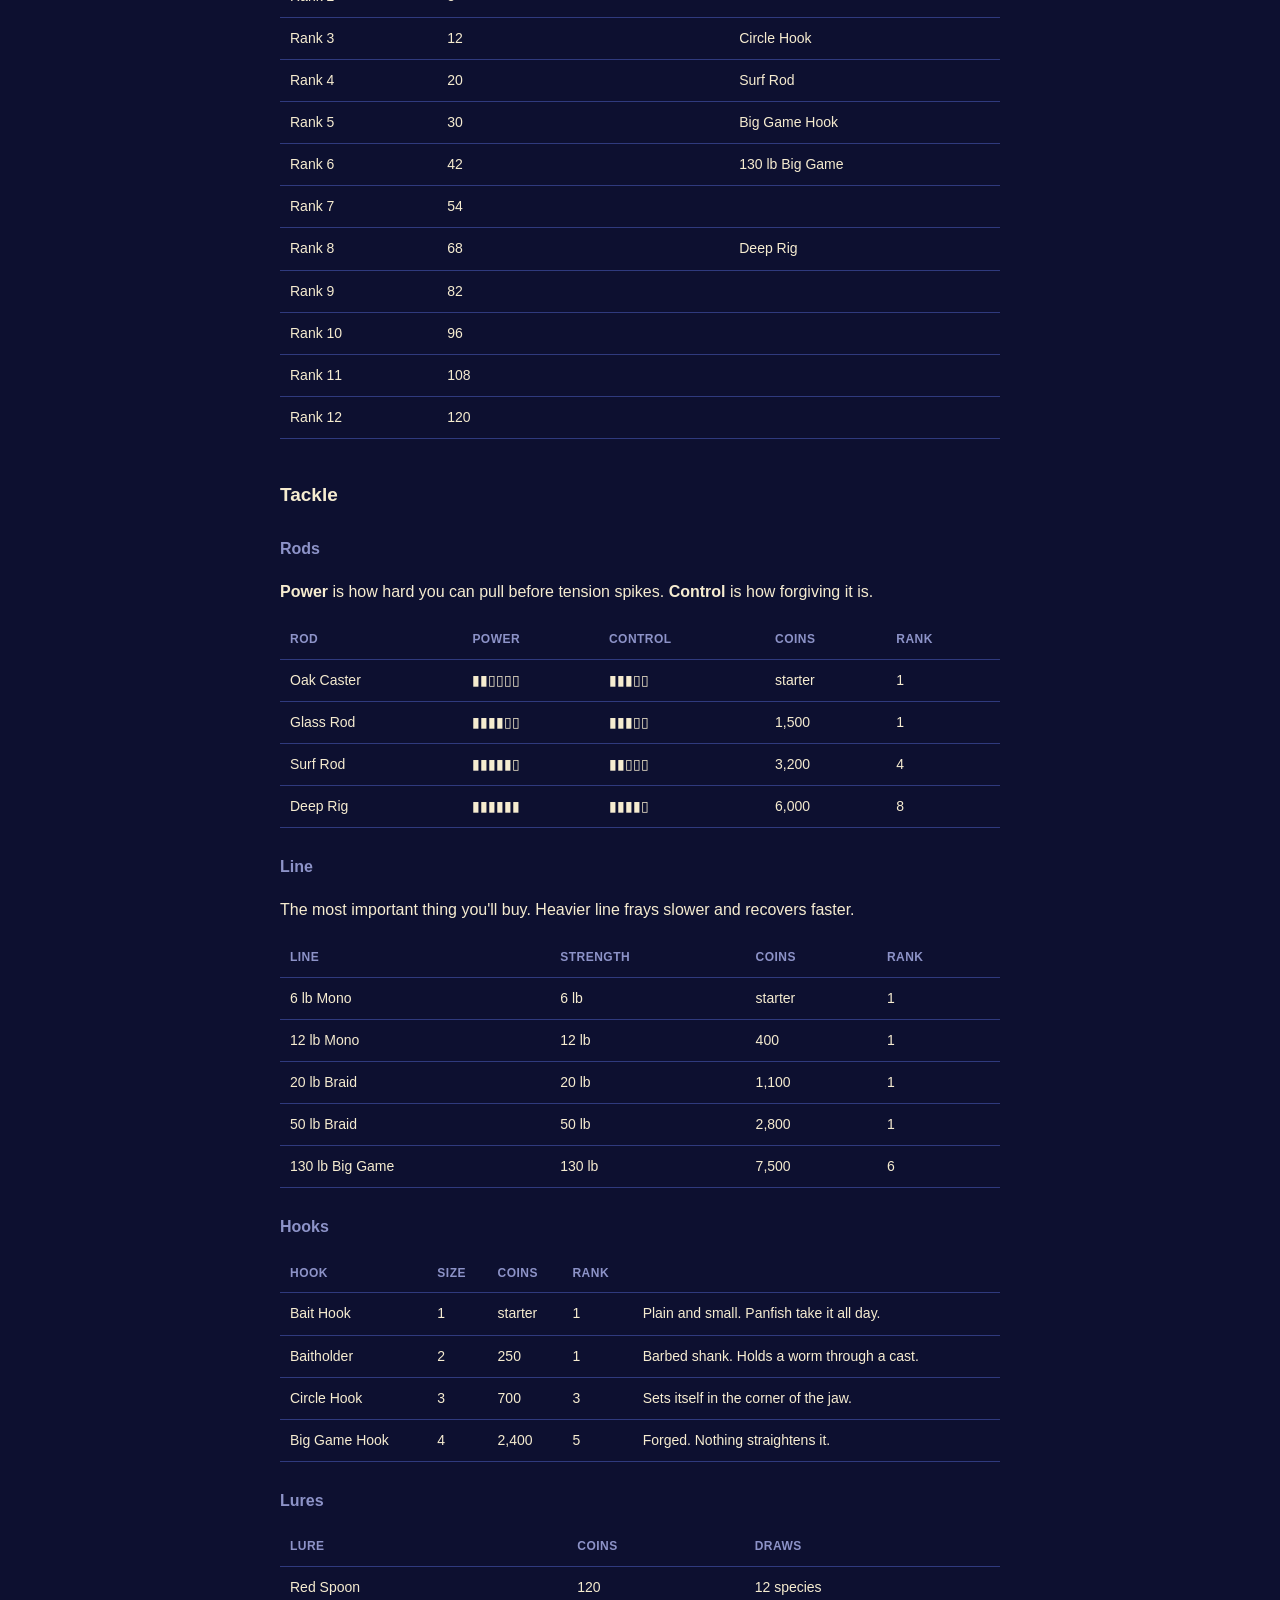
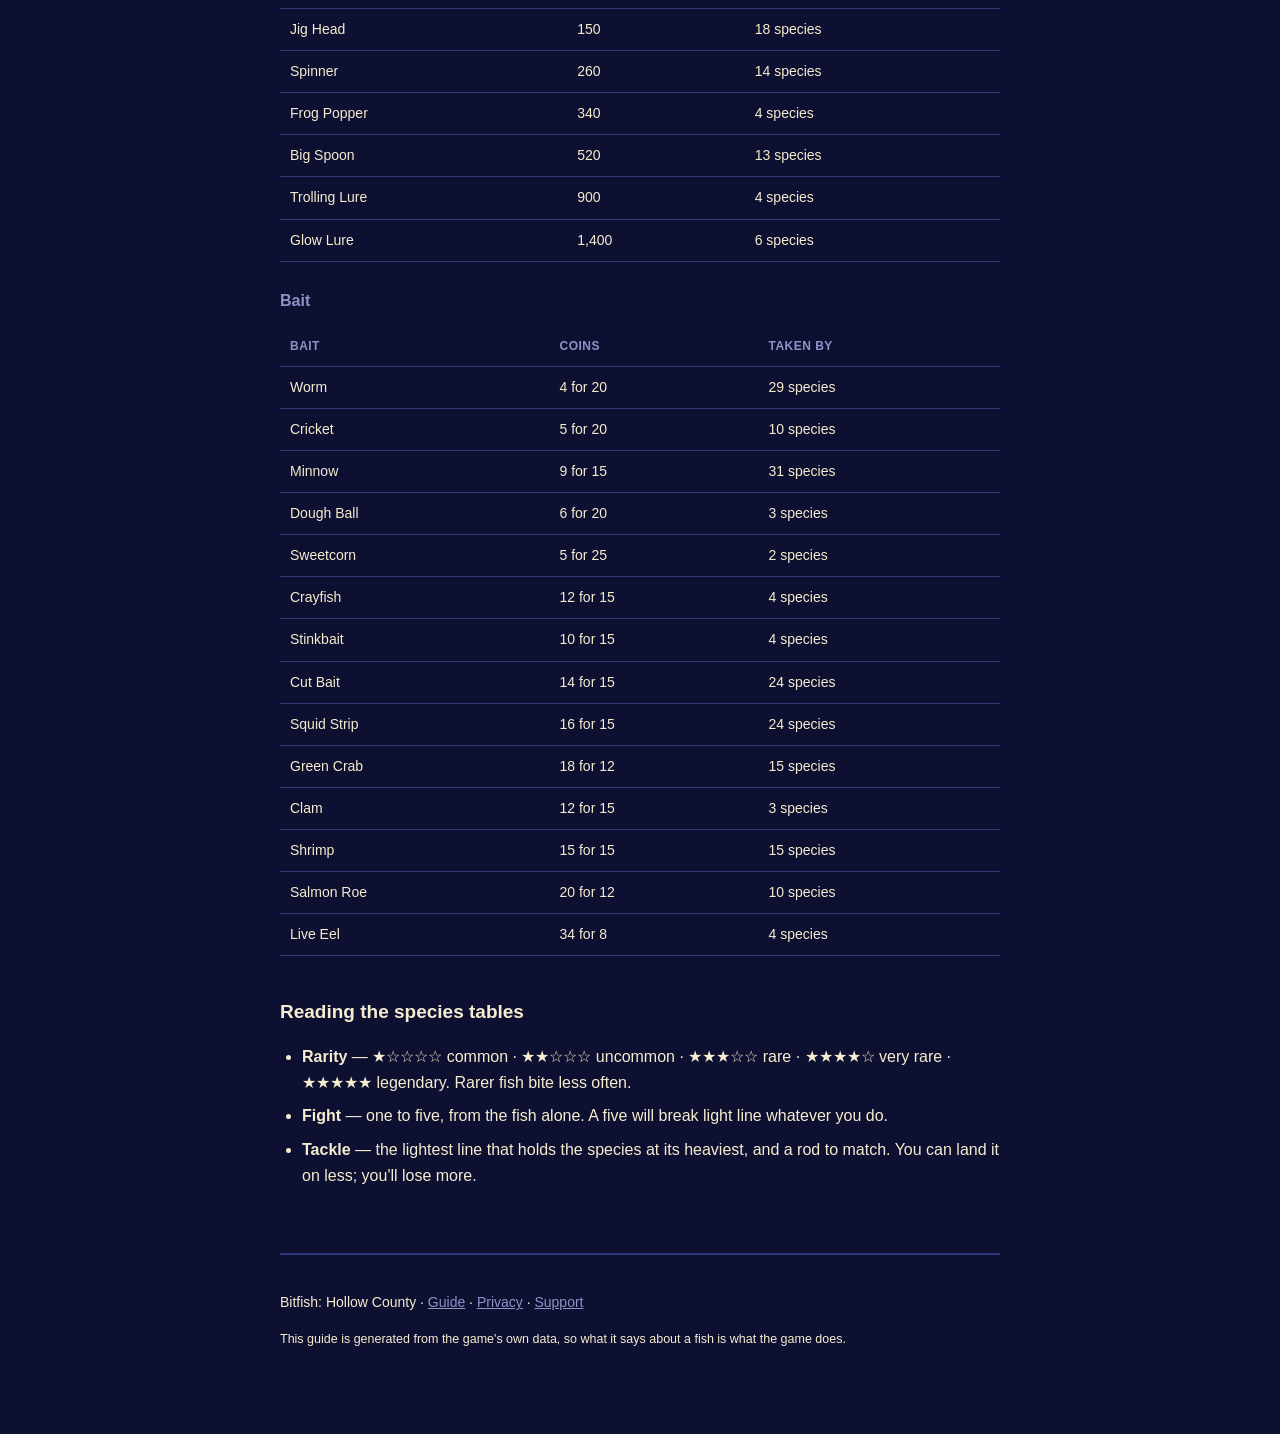
==== commit cf584706: "Guide: 1.0.3 — bag pickers, the bed, tank decorations, the wardrobe Co-Authored-By: Claude Fable 5.1" ====
--- a/guide/index.html
+++ b/guide/index.html
@@ -44,14 +44,15 @@
   <li><strong>A lure</strong> is reusable and costs nothing per cast. Each lure appeals to certain fish &mdash; a spoon to one crowd, a frog to another. A fish that only eats bait will rarely chase hardware.</li>
   <li><strong>Bait on a hook</strong> is used up each cast. Fish that like that bait bite sooner and more often. A bigger hook holds bigger bait, and big fish notice.</li>
 </ul>
-<p>Every species page below says what each fish takes. Matching it is the single biggest thing you control.</p>
+<p>Every species page below says what each fish takes. Matching it is the single biggest thing you control. Tap <strong>CHANGE</strong> in the bag to tie on a different lure or pick a bait from the box; buying bait at the shack puts it straight on the hook.</p>
 
 <h2>The day turns</h2>
-<p>A full day in Hollow County lasts about <strong>25 real minutes</strong>. Dawn runs 5–9, day 9–17, dusk 17–21, and night the rest. Plenty of fish only move in one of those windows &mdash; the catfish and the gar after dark, the crappie at first and last light. If a water seems empty, it may just be the wrong hour. Check the species tables.</p>
+<p>A full day in Hollow County lasts about <strong>25 real minutes</strong>. Dawn runs 5–9, day 9–17, dusk 17–21, and night the rest. Plenty of fish only move in one of those windows &mdash; the catfish and the gar after dark, the crappie at first and last light. If a water seems empty, it may just be the wrong hour. Check the species tables, or <strong>SLEEP</strong> from the bag: the bed skips straight to the next dawn, day, dusk or night. A sleep costs a short ad, and is free if you have bought Remove Ads.</p>
 
 <h2>Keep, sell, or tank</h2>
 <p>Every landed fish is logged in the <strong>Fishdex</strong>, with your personal best beside it. The first of a species pays <strong>3&times;</strong>. Anything over its <strong>trophy weight</strong> can go in the <strong>Trophy Tank</strong>; everything else goes in the bucket and sells at the shack. Coins buy tackle, and tackle is what opens the harder water.</p>
-<p>The tank starts with 4 slots and can be expanded three times, to 24.</p>
+<p>The tank starts with 4 slots and can be expanded three times, to 24. It can be decorated, too: some of what comes up on the line &mdash; an old boot, a glass float &mdash; can be kept for the gravel instead of sold, and the shack's <strong>TANK</strong> tab sells a castle, a chest and a bubbler. Four pieces stand at a time.</p>
+<p>The shack also sells hats and shirts, one price each. Put them on from the <strong>WARDROBE</strong> in the bag.</p>
 
 <h2>Opening new water</h2>
 <p>Each water opens once you've logged <strong>80%</strong> of the species at the water before it &mdash; ten of twelve. It counts <em>different</em> species, not fish landed. The Trench, at the end, also wants the best rod and a high rank.</p>
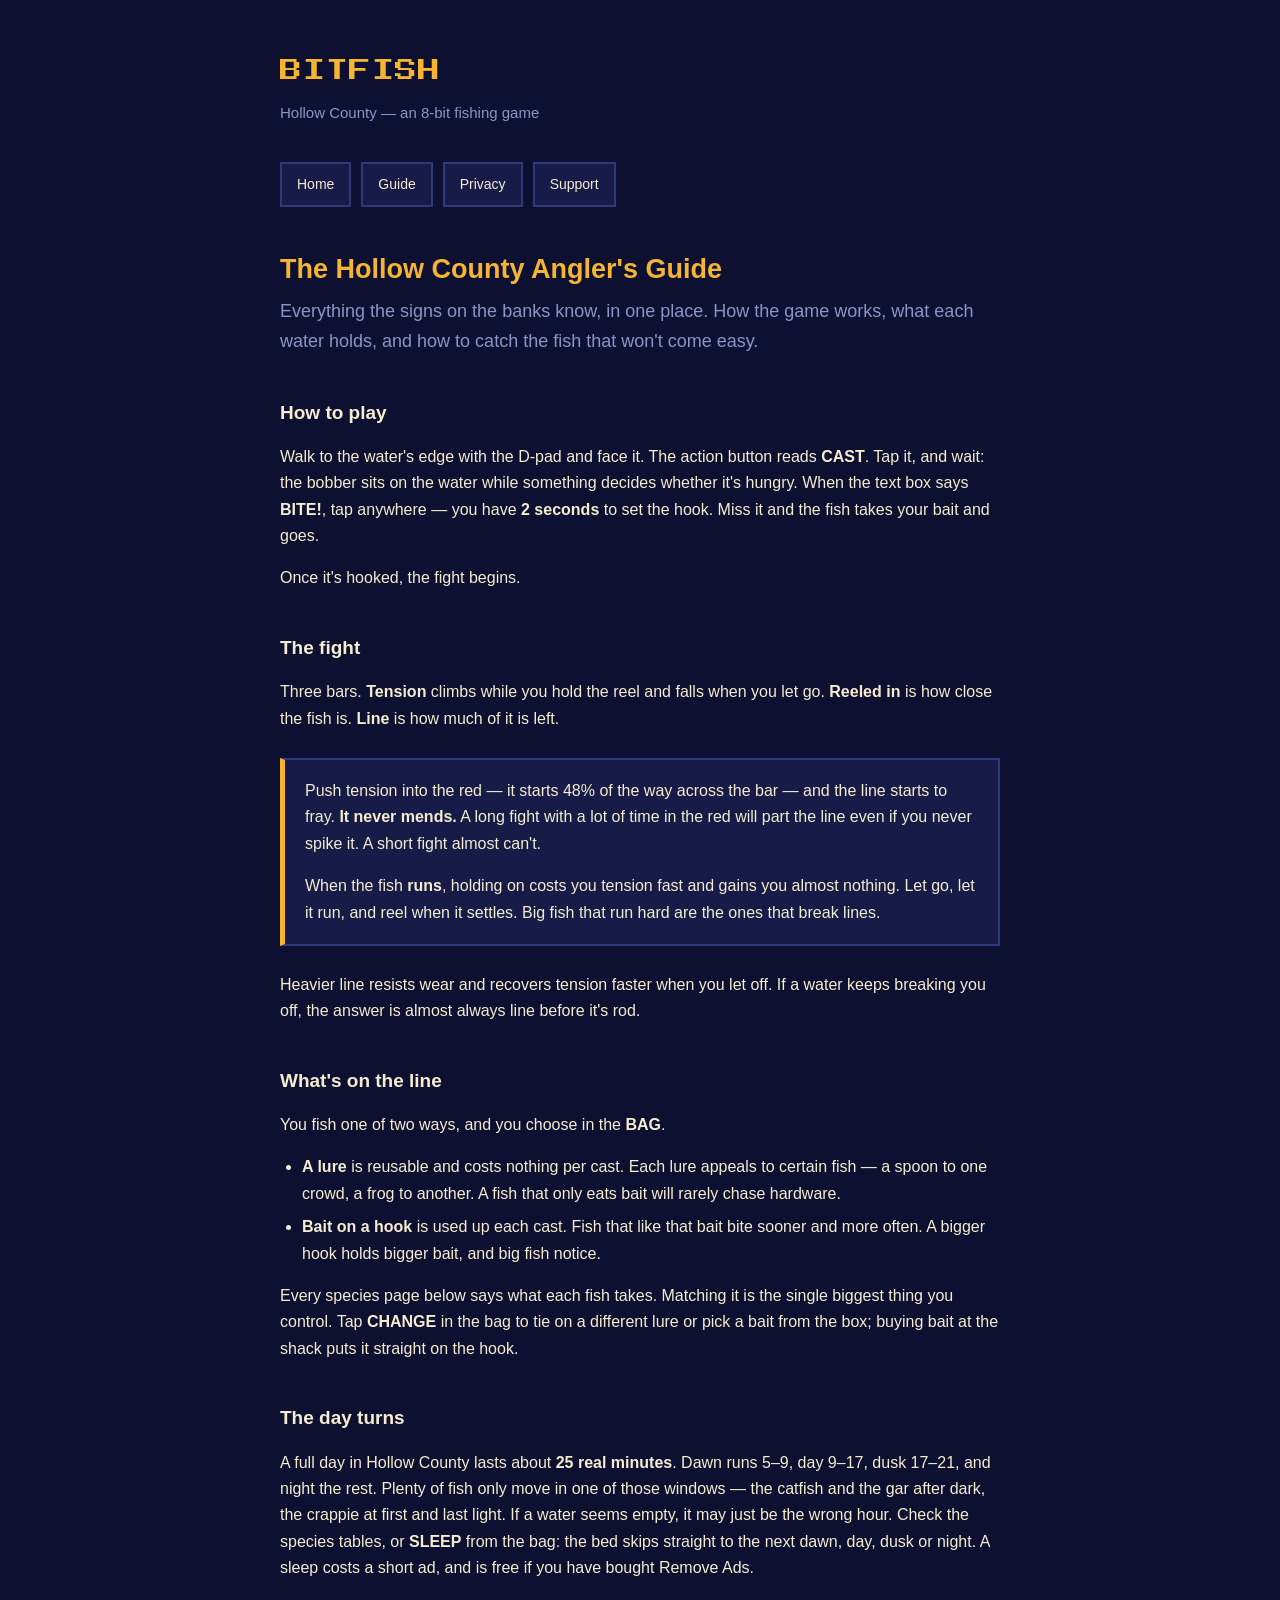
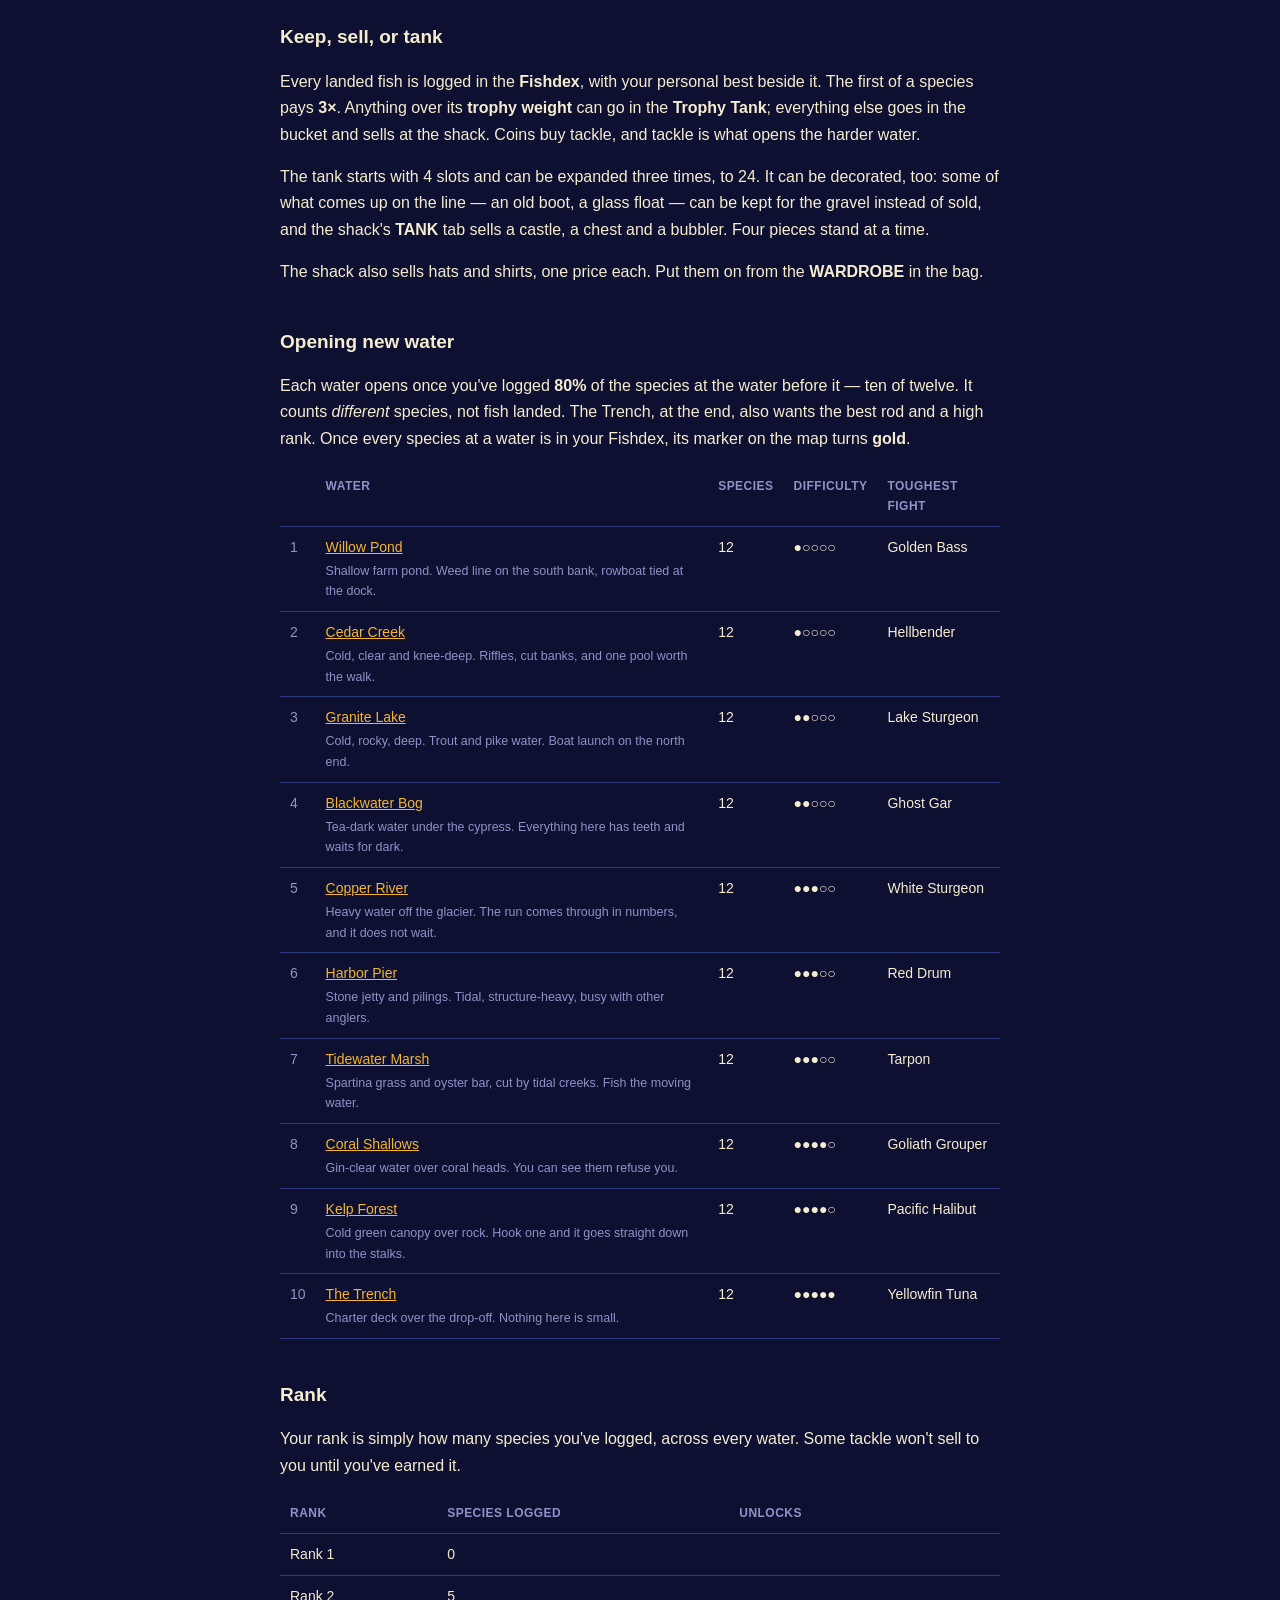
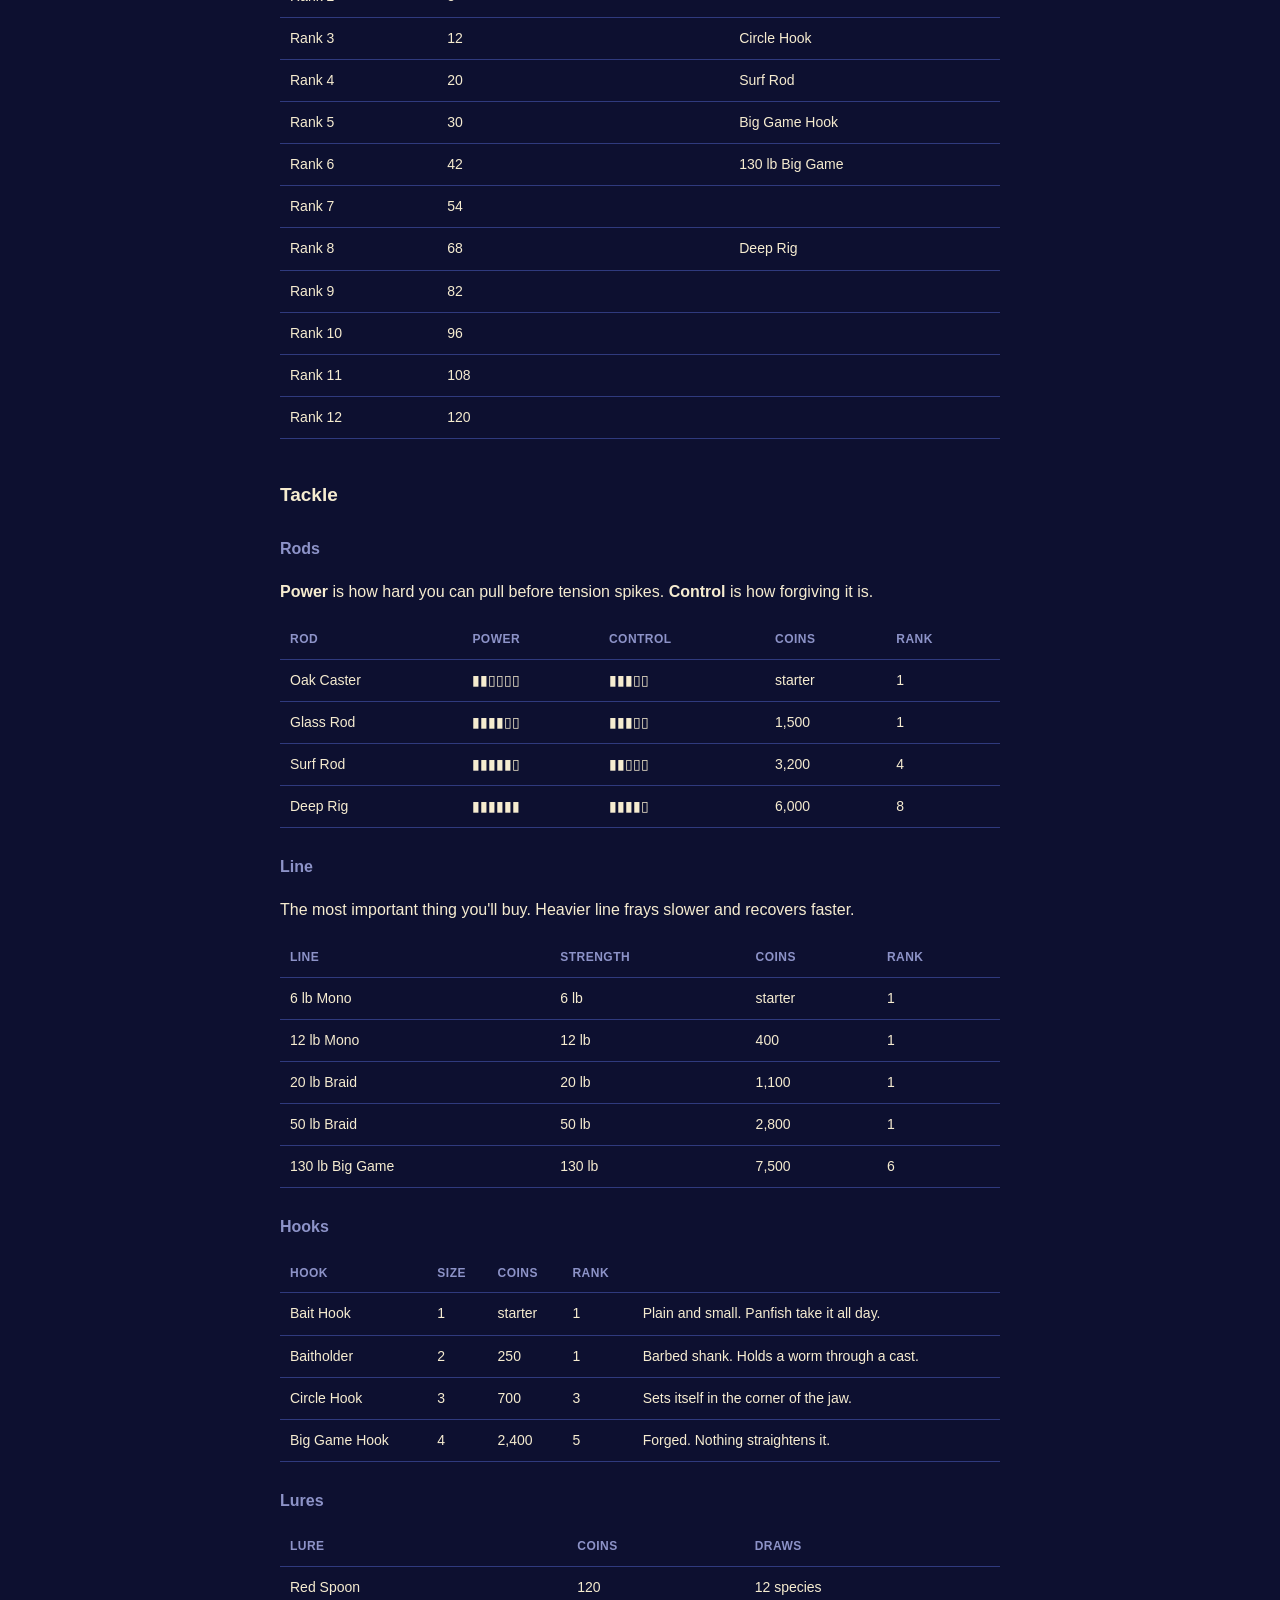
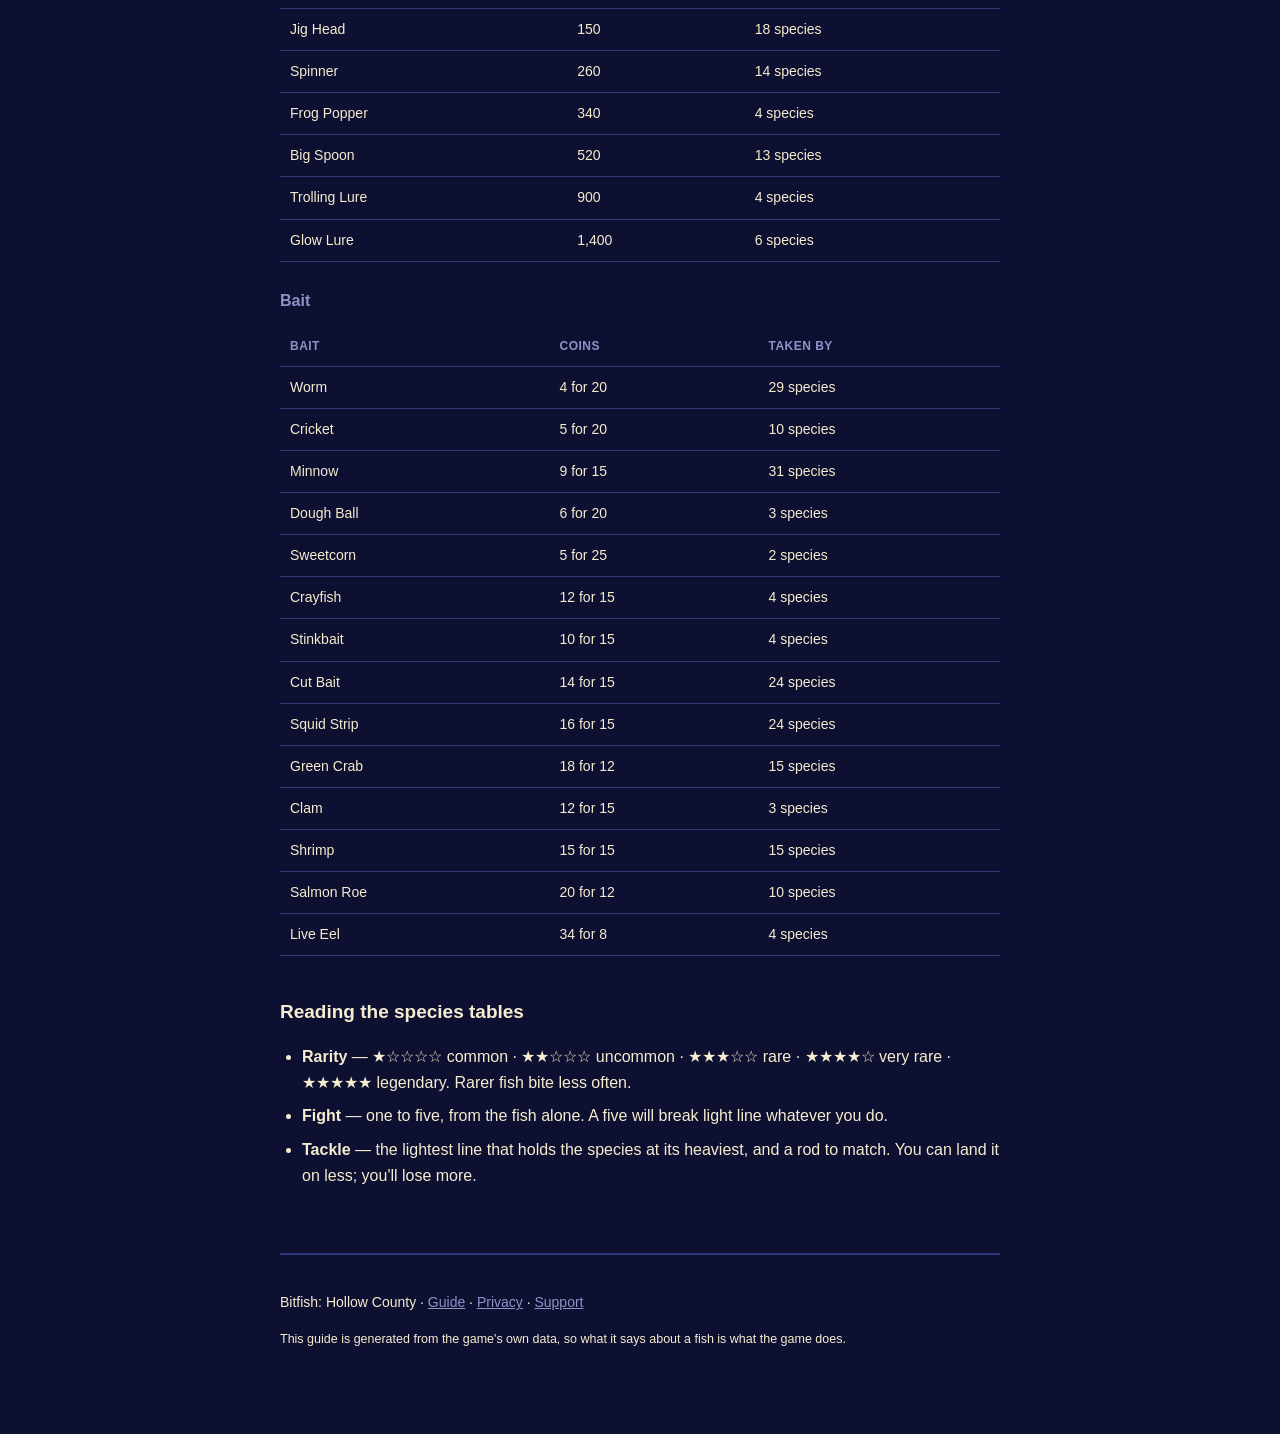
==== commit 62c53e91: "Guide: a finished water's map marker turns gold Co-Authored-By: Claude Fable 5.1 <noreply@anthropic." ====
--- a/guide/index.html
+++ b/guide/index.html
@@ -55,7 +55,7 @@
 <p>The shack also sells hats and shirts, one price each. Put them on from the <strong>WARDROBE</strong> in the bag.</p>
 
 <h2>Opening new water</h2>
-<p>Each water opens once you've logged <strong>80%</strong> of the species at the water before it &mdash; ten of twelve. It counts <em>different</em> species, not fish landed. The Trench, at the end, also wants the best rod and a high rank.</p>
+<p>Each water opens once you've logged <strong>80%</strong> of the species at the water before it &mdash; ten of twelve. It counts <em>different</em> species, not fish landed. The Trench, at the end, also wants the best rod and a high rank. Once every species at a water is in your Fishdex, its marker on the map turns <strong>gold</strong>.</p>
 
 <table class="tbl">
 <thead><tr><th></th><th>Water</th><th>Species</th><th>Difficulty</th><th>Toughest fight</th></tr></thead>
